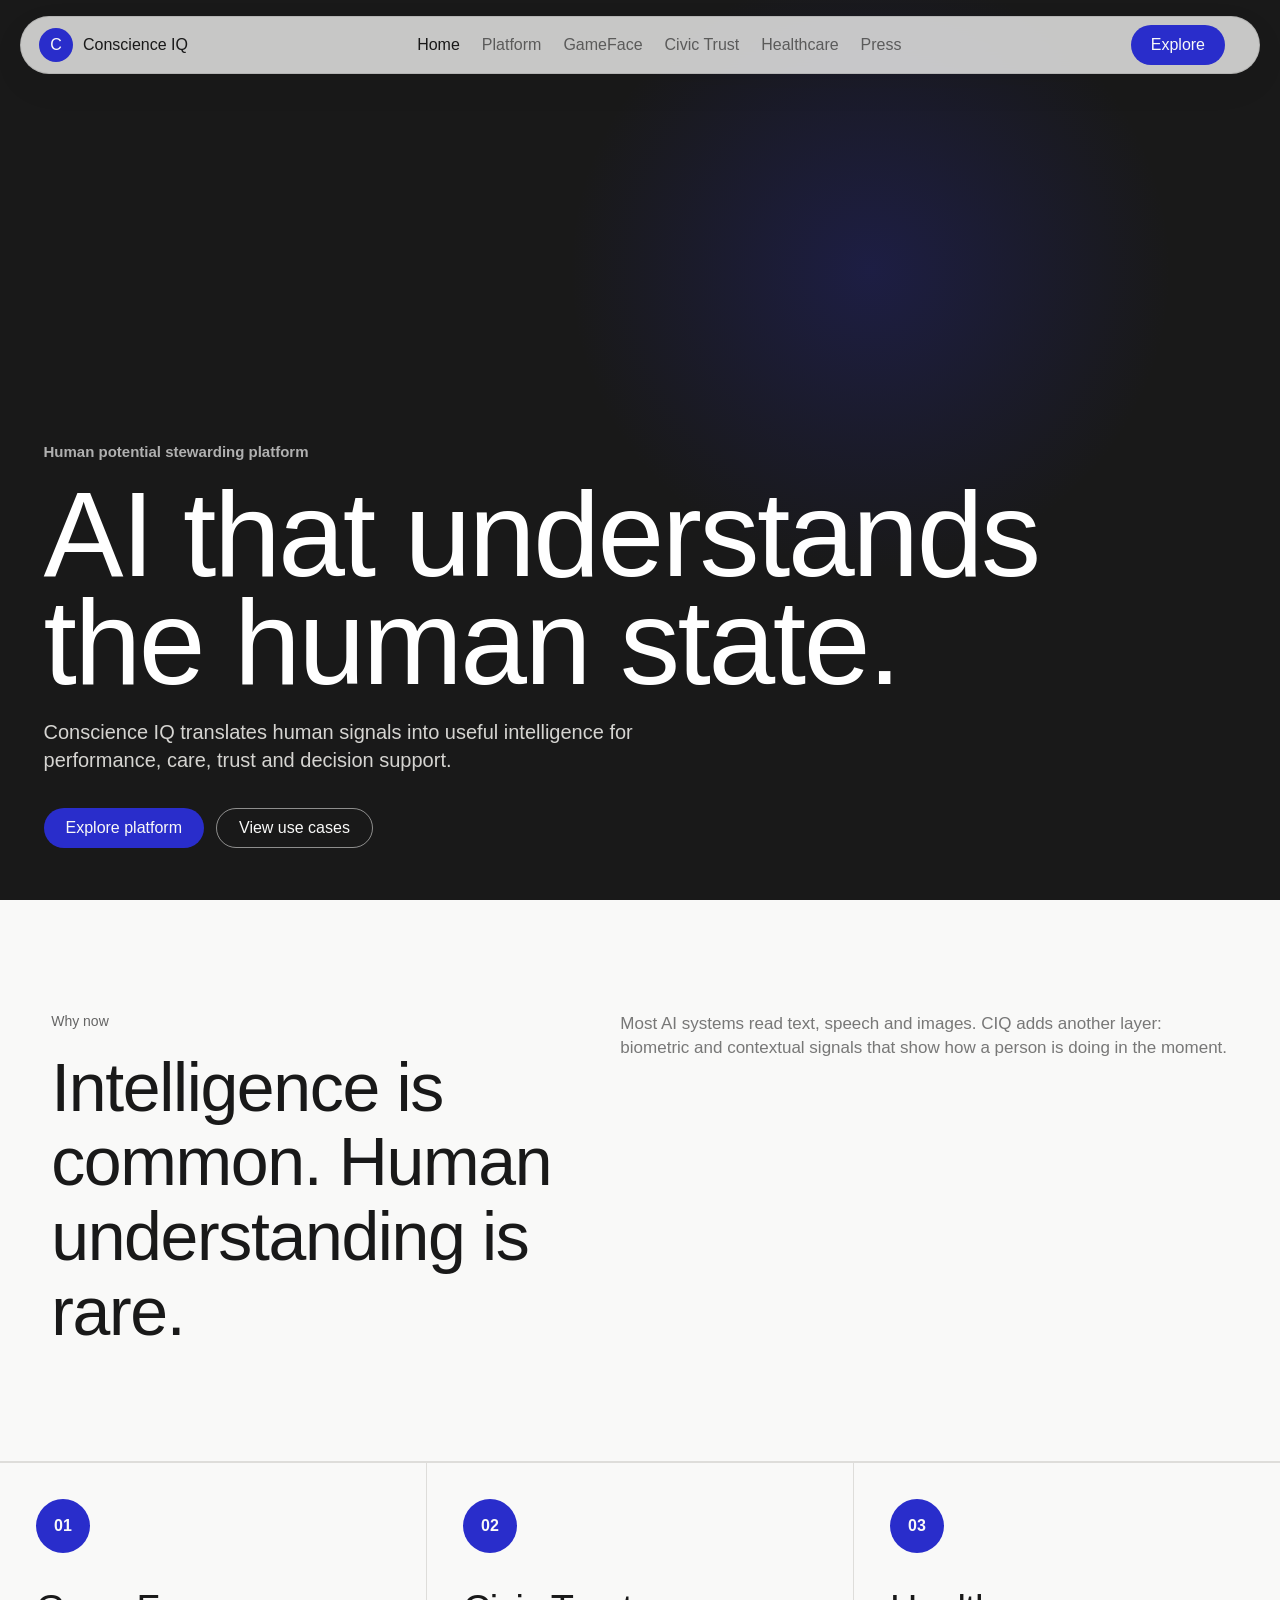
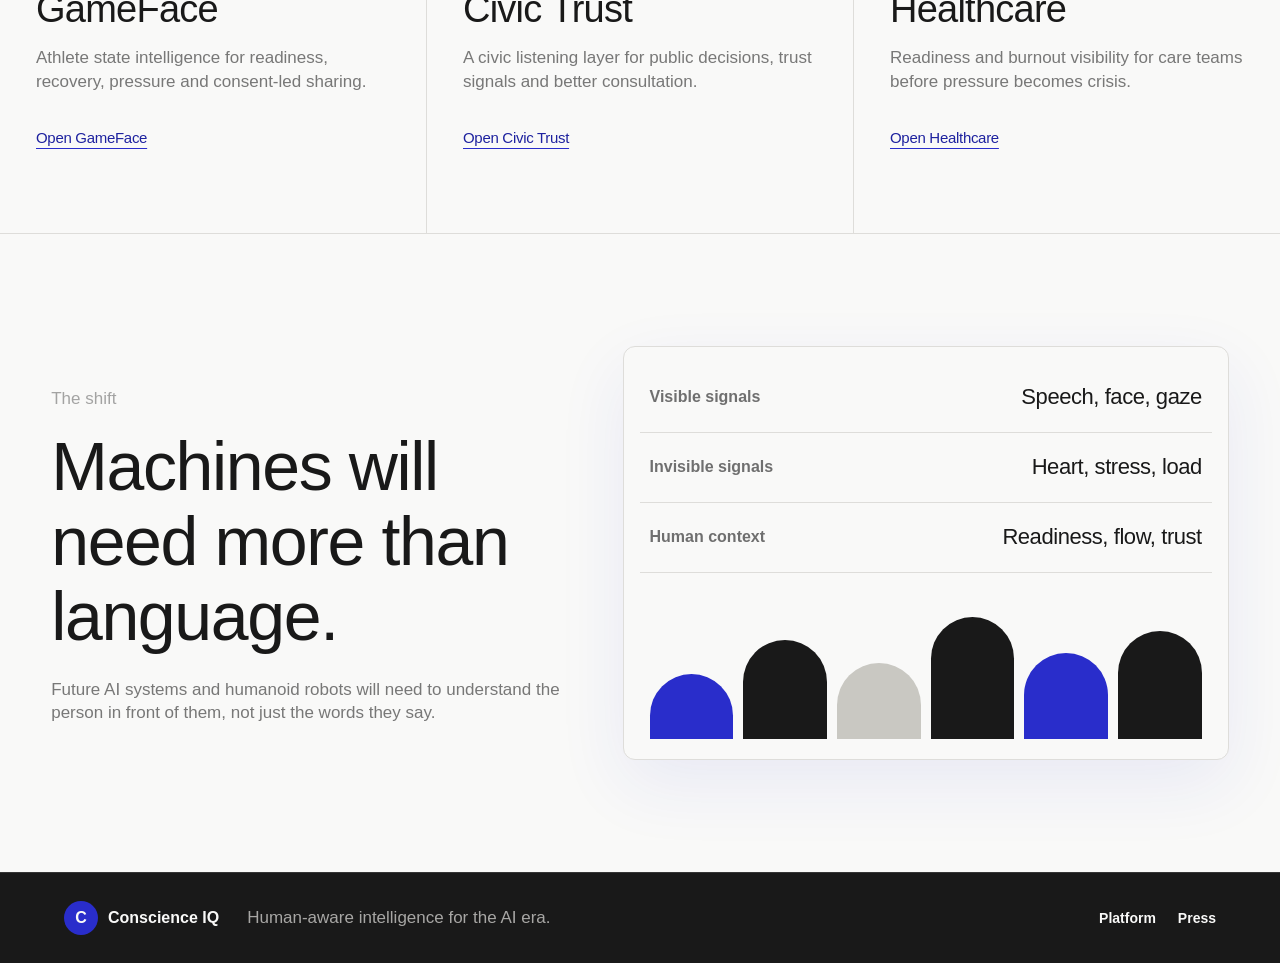
==== index.html @ 8fd76398 "first commit" ====
<!doctype html>
<html lang="en">
  <head>
    <meta charset="UTF-8" />
    <meta name="viewport" content="width=device-width, initial-scale=1.0" />
    <title>Conscience IQ | Human State Intelligence</title>
    <meta
      name="description"
      content="Conscience IQ helps intelligent systems understand human state, readiness, trust and potential through biometric and contextual signals."
    />
    <link rel="preconnect" href="https://fonts.googleapis.com" />
    <link rel="preconnect" href="https://fonts.gstatic.com" crossorigin />
    <link href="https://fonts.googleapis.com/css2?family=Inter:wght@400;500;600;700;800&display=swap" rel="stylesheet" />
    <link rel="stylesheet" href="styles.css" />
  </head>
  <body>
    <header class="site-header">
      <a class="brand" href="index.html"><span class="brand-mark">C</span><span>Conscience IQ</span></a>
      <nav class="desktop-nav" aria-label="Main navigation">
        <a aria-current="page" href="index.html">Home</a>
        <a href="platform.html">Platform</a>
        <a href="gameface.html">GameFace</a>
        <a href="civic-trust.html">Civic Trust</a>
        <a href="healthcare.html">Healthcare</a>
        <a href="press.html">Press</a>
      </nav>
      <a class="nav-cta" href="platform.html">Explore</a>
      <button class="menu-button" type="button" aria-label="Open menu" aria-expanded="false"><span></span><span></span></button>
    </header>

    <nav class="mobile-nav" aria-label="Mobile navigation">
      <a href="index.html">Home</a>
      <a href="platform.html">Platform</a>
      <a href="gameface.html">GameFace</a>
      <a href="civic-trust.html">Civic Trust</a>
      <a href="healthcare.html">Healthcare</a>
      <a href="press.html">Press</a>
    </nav>

    <main>
      <section class="hero">
        <div class="hero-media" aria-hidden="true">
          <video
            class="hero-video"
            src="ad4xr51ZCF7ETLO2_World_Homepage-Video_v16_26-04-10_optimized_260413%20(1).mp4"
            autoplay
            muted
            loop
            playsinline
            preload="metadata"
          ></video>
        </div>
        <div class="hero-content">
          <p class="eyebrow">Human potential stewarding platform</p>
          <h1>AI that understands the human state.</h1>
          <p>
            Conscience IQ translates human signals into useful intelligence for performance,
            care, trust and decision support.
          </p>
          <div class="hero-actions">
            <a class="button button-primary" href="platform.html">Explore platform</a>
            <a class="button button-secondary" href="gameface.html">View use cases</a>
          </div>
        </div>
      </section>

      <section class="intro-band">
        <div>
          <p class="eyebrow">Why now</p>
          <h2>Intelligence is common. Human understanding is rare.</h2>
        </div>
        <p>
          Most AI systems read text, speech and images. CIQ adds another layer: biometric and
          contextual signals that show how a person is doing in the moment.
        </p>
      </section>

      <section class="product-grid" aria-label="Use case links">
        <article>
          <div class="icon-circle">01</div>
          <h3>GameFace</h3>
          <p>Athlete state intelligence for readiness, recovery, pressure and consent-led sharing.</p>
          <a class="text-link" href="gameface.html">Open GameFace</a>
        </article>
        <article>
          <div class="icon-circle">02</div>
          <h3>Civic Trust</h3>
          <p>A civic listening layer for public decisions, trust signals and better consultation.</p>
          <a class="text-link" href="civic-trust.html">Open Civic Trust</a>
        </article>
        <article>
          <div class="icon-circle">03</div>
          <h3>Healthcare</h3>
          <p>Readiness and burnout visibility for care teams before pressure becomes crisis.</p>
          <a class="text-link" href="healthcare.html">Open Healthcare</a>
        </article>
      </section>

      <section class="split-section">
        <div class="section-copy">
          <p class="eyebrow">The shift</p>
          <h2>Machines will need more than language.</h2>
          <p>
            Future AI systems and humanoid robots will need to understand the person in front of
            them, not just the words they say.
          </p>
        </div>
        <div class="signal-panel">
          <div class="signal-row"><span>Visible signals</span><strong>Speech, face, gaze</strong></div>
          <div class="signal-row"><span>Invisible signals</span><strong>Heart, stress, load</strong></div>
          <div class="signal-row"><span>Human context</span><strong>Readiness, flow, trust</strong></div>
          <div class="signal-graph" aria-hidden="true"><span></span><span></span><span></span><span></span><span></span><span></span></div>
        </div>
      </section>
    </main>

    <footer class="site-footer">
      <a class="brand" href="index.html"><span class="brand-mark">C</span><span>Conscience IQ</span></a>
      <p>Human-aware intelligence for the AI era.</p>
      <div><a href="platform.html">Platform</a><a href="press.html">Press</a></div>
    </footer>

    <script src="script.js"></script>
  </body>
</html>
---- styles.css ----
:root {
  --ink: #101112;
  --muted: #666b72;
  --line: #e4e0d8;
  --paper: #f7f3eb;
  --white: #fffefa;
  --black: #050607;
  --green: #9adf7c;
  --cyan: #7cd8df;
  --coral: #ff8f70;
  --radius: 8px;
}

* {
  box-sizing: border-box;
}

html {
  scroll-behavior: smooth;
}

body {
  margin: 0;
  background: var(--paper);
  color: var(--ink);
  font-family: Inter, system-ui, -apple-system, BlinkMacSystemFont, "Segoe UI", sans-serif;
}

a {
  color: inherit;
  text-decoration: none;
}

.site-header {
  position: fixed;
  top: 14px;
  left: 50%;
  z-index: 20;
  display: grid;
  width: min(1160px, calc(100% - 28px));
  height: 58px;
  grid-template-columns: auto 1fr auto;
  align-items: center;
  gap: 22px;
  transform: translateX(-50%);
  border: 1px solid rgba(16, 17, 18, 0.12);
  border-radius: 999px;
  background: rgba(255, 254, 250, 0.78);
  padding: 0 10px 0 18px;
  backdrop-filter: blur(18px);
}

.brand,
.site-footer .brand {
  display: inline-flex;
  align-items: center;
  gap: 10px;
  font-weight: 800;
  letter-spacing: 0;
}

.brand-mark {
  display: grid;
  width: 32px;
  height: 32px;
  place-items: center;
  border-radius: 50%;
  background: var(--black);
  color: var(--white);
  font-size: 16px;
}

.desktop-nav {
  justify-self: center;
  display: flex;
  align-items: center;
  gap: 18px;
  color: #373a3d;
  font-size: 13px;
  font-weight: 600;
}

.desktop-nav [aria-current="page"] {
  color: var(--black);
}

.desktop-nav a,
.site-footer a {
  transition: opacity 160ms ease;
}

.desktop-nav a:hover,
.site-footer a:hover {
  opacity: 0.58;
}

.nav-cta,
.button {
  display: inline-flex;
  min-height: 42px;
  align-items: center;
  justify-content: center;
  border-radius: 999px;
  font-size: 14px;
  font-weight: 700;
}

.text-link {
  display: inline-flex;
  margin-top: 18px;
  color: var(--ink);
  font-size: 14px;
  font-weight: 800;
  text-decoration: underline;
  text-underline-offset: 5px;
}

.nav-cta {
  background: var(--black);
  color: var(--white);
  padding: 0 18px;
}

.menu-button {
  display: none;
  width: 44px;
  height: 44px;
  border: 0;
  border-radius: 50%;
  background: var(--black);
  cursor: pointer;
}

.menu-button span {
  display: block;
  width: 17px;
  height: 2px;
  margin: 5px auto;
  background: var(--white);
}

.mobile-nav {
  position: fixed;
  top: 82px;
  left: 14px;
  right: 14px;
  z-index: 19;
  display: none;
  border: 1px solid rgba(16, 17, 18, 0.12);
  border-radius: 18px;
  background: rgba(255, 254, 250, 0.94);
  padding: 14px;
  backdrop-filter: blur(18px);
}

.mobile-nav a {
  display: block;
  padding: 14px 10px;
  font-weight: 700;
}

.mobile-nav.is-open {
  display: block;
}

.hero {
  position: relative;
  min-height: 100svh;
  display: grid;
  align-items: end;
  overflow: hidden;
  padding: 120px min(5vw, 64px) 54px;
  background: var(--black);
  color: var(--white);
}

.page-hero {
  min-height: 620px;
  display: grid;
  align-content: end;
  padding: 140px min(5vw, 64px) 72px;
  background:
    radial-gradient(circle at 78% 22%, rgba(124, 216, 223, 0.26), transparent 30%),
    var(--white);
  border-bottom: 1px solid var(--line);
}

.page-hero.dark-page {
  background:
    radial-gradient(circle at 78% 22%, rgba(154, 223, 124, 0.2), transparent 30%),
    var(--black);
  color: var(--white);
}

.page-hero h1 {
  max-width: 980px;
  margin-bottom: 26px;
}

.page-hero p:not(.eyebrow) {
  max-width: 720px;
  color: var(--muted);
  font-size: clamp(20px, 2.2vw, 28px);
  line-height: 1.42;
}

.page-hero.dark-page p:not(.eyebrow) {
  color: rgba(255, 254, 250, 0.76);
}

.hero-media {
  position: absolute;
  inset: 0;
}

#signalCanvas {
  width: 100%;
  height: 100%;
  display: block;
}

.hero-video {
  width: 100%;
  height: 100%;
  display: block;
  object-fit: cover;
  object-position: center;
}

.hero-media::after {
  position: absolute;
  inset: 0;
  content: "";
  background:
    linear-gradient(180deg, rgba(5, 6, 7, 0.24) 0%, rgba(5, 6, 7, 0.18) 42%, rgba(5, 6, 7, 0.86) 100%),
    radial-gradient(circle at 72% 38%, rgba(124, 216, 223, 0.18), transparent 30%);
}

.hero-content {
  position: relative;
  z-index: 2;
  max-width: 790px;
}

.eyebrow {
  margin: 0 0 16px;
  color: currentColor;
  font-size: 13px;
  font-weight: 800;
  letter-spacing: 0;
  text-transform: uppercase;
  opacity: 0.68;
}

h1,
h2,
h3,
p {
  margin-top: 0;
}

h1 {
  max-width: 780px;
  margin-bottom: 22px;
  font-size: clamp(54px, 9vw, 126px);
  line-height: 0.92;
  letter-spacing: 0;
}

.hero p:not(.eyebrow) {
  max-width: 650px;
  color: rgba(255, 254, 250, 0.82);
  font-size: clamp(18px, 2vw, 24px);
  line-height: 1.45;
}

.hero-actions {
  display: flex;
  flex-wrap: wrap;
  gap: 12px;
  margin-top: 34px;
}

.button {
  min-width: 150px;
  padding: 0 22px;
}

.button-primary {
  background: var(--white);
  color: var(--black);
}

.button-secondary {
  border: 1px solid rgba(255, 254, 250, 0.38);
  color: var(--white);
}

.pulse-card {
  position: absolute;
  z-index: 3;
  width: 160px;
  border: 1px solid rgba(255, 254, 250, 0.2);
  border-radius: var(--radius);
  background: rgba(255, 254, 250, 0.13);
  padding: 14px;
  backdrop-filter: blur(18px);
}

.pulse-card span {
  display: block;
  margin-bottom: 8px;
  color: rgba(255, 254, 250, 0.64);
  font-size: 13px;
  font-weight: 700;
}

.pulse-card strong {
  font-size: 34px;
  line-height: 1;
}

.pulse-card-one {
  top: 28%;
  right: 9%;
}

.pulse-card-two {
  right: 22%;
  bottom: 22%;
}

.intro-band,
.split-section,
.future-section,
.faq-section,
.contact-section {
  padding: 96px min(5vw, 64px);
}

.intro-band {
  display: grid;
  grid-template-columns: minmax(260px, 0.85fr) minmax(300px, 1fr);
  gap: 52px;
  border-bottom: 1px solid var(--line);
  background: var(--white);
}

h2 {
  max-width: 760px;
  margin-bottom: 0;
  font-size: clamp(38px, 5vw, 74px);
  line-height: 0.98;
  letter-spacing: 0;
}

.intro-band > p,
.section-copy p,
.future-section p,
.faq-list p,
.contact-section p {
  color: var(--muted);
  font-size: 19px;
  line-height: 1.58;
}

.split-section {
  display: grid;
  grid-template-columns: minmax(280px, 0.85fr) minmax(320px, 1fr);
  gap: 56px;
  align-items: center;
}

.section-copy p {
  max-width: 560px;
  margin-top: 24px;
}

.signal-panel {
  border: 1px solid var(--line);
  border-radius: var(--radius);
  background: var(--white);
  padding: 16px;
  box-shadow: 0 24px 70px rgba(16, 17, 18, 0.08);
}

.signal-row {
  display: flex;
  min-height: 70px;
  align-items: center;
  justify-content: space-between;
  border-bottom: 1px solid var(--line);
  gap: 20px;
  padding: 0 10px;
}

.signal-row span {
  color: var(--muted);
  font-weight: 700;
}

.signal-row strong {
  font-size: 22px;
}

.signal-graph {
  display: grid;
  height: 170px;
  grid-template-columns: repeat(6, 1fr);
  align-items: end;
  gap: 10px;
  padding: 18px 10px 4px;
}

.signal-graph span {
  display: block;
  border-radius: 999px 999px 4px 4px;
  background: var(--black);
}

.signal-graph span:nth-child(1) { height: 44%; background: var(--cyan); }
.signal-graph span:nth-child(2) { height: 67%; background: var(--green); }
.signal-graph span:nth-child(3) { height: 51%; background: var(--coral); }
.signal-graph span:nth-child(4) { height: 82%; background: var(--black); }
.signal-graph span:nth-child(5) { height: 58%; background: var(--cyan); }
.signal-graph span:nth-child(6) { height: 73%; background: var(--green); }

.product-grid {
  display: grid;
  grid-template-columns: repeat(3, 1fr);
  gap: 1px;
  background: var(--line);
  border-top: 1px solid var(--line);
  border-bottom: 1px solid var(--line);
}

.product-grid article {
  min-height: 330px;
  background: var(--white);
  padding: 32px;
}

.detail-grid {
  display: grid;
  grid-template-columns: repeat(3, 1fr);
  gap: 1px;
  background: var(--line);
  border-bottom: 1px solid var(--line);
}

.detail-grid article {
  min-height: 360px;
  background: var(--white);
  padding: 34px;
}

.detail-grid span {
  display: inline-grid;
  width: 52px;
  height: 52px;
  place-items: center;
  border-radius: 50%;
  background: var(--black);
  color: var(--white);
  font-weight: 800;
}

.detail-grid h2 {
  margin: 36px 0 18px;
  font-size: clamp(36px, 4vw, 62px);
}

.detail-grid p {
  color: var(--muted);
  font-size: 18px;
  line-height: 1.55;
}

.icon-circle {
  display: grid;
  width: 54px;
  height: 54px;
  place-items: center;
  border-radius: 50%;
  background: var(--black);
  color: var(--white);
  font-weight: 800;
}

h3 {
  margin: 34px 0 14px;
  font-size: 28px;
  line-height: 1.05;
  letter-spacing: 0;
}

.product-grid p,
.case-card p {
  color: var(--muted);
  font-size: 17px;
  line-height: 1.5;
}

.use-cases {
  padding: 96px min(5vw, 64px);
  background: var(--black);
  color: var(--white);
}

.section-heading {
  display: flex;
  align-items: end;
  justify-content: space-between;
  gap: 30px;
  margin-bottom: 42px;
}

.case-grid {
  display: grid;
  grid-template-columns: repeat(3, 1fr);
  gap: 16px;
}

.case-card {
  min-height: 420px;
  display: flex;
  flex-direction: column;
  justify-content: flex-end;
  overflow: hidden;
  border-radius: var(--radius);
  padding: 26px;
  background-size: cover;
  background-position: center;
  isolation: isolate;
  position: relative;
}

.case-card::before {
  position: absolute;
  inset: 0;
  z-index: -1;
  content: "";
  background: linear-gradient(180deg, rgba(5, 6, 7, 0.16), rgba(5, 6, 7, 0.9));
}

.case-card span {
  color: rgba(255, 254, 250, 0.7);
  font-size: 13px;
  font-weight: 800;
  text-transform: uppercase;
}

.case-card h3 {
  margin: 14px 0 14px;
  font-size: 34px;
}

.case-card p {
  color: rgba(255, 254, 250, 0.76);
}

.healthcare {
  background:
    linear-gradient(135deg, rgba(154, 223, 124, 0.5), transparent 45%),
    linear-gradient(45deg, #243a34, #111817);
}

.sport {
  background:
    radial-gradient(circle at 35% 24%, rgba(255, 143, 112, 0.68), transparent 26%),
    linear-gradient(45deg, #46271f, #101112);
}

.aviation {
  background:
    radial-gradient(circle at 70% 20%, rgba(124, 216, 223, 0.7), transparent 28%),
    linear-gradient(45deg, #172e3a, #101112);
}

.future-section {
  display: grid;
  min-height: 680px;
  grid-template-columns: minmax(320px, 0.9fr) minmax(320px, 1fr);
  gap: 56px;
  align-items: center;
  background: var(--white);
}

.case-feature {
  display: grid;
  grid-template-columns: minmax(280px, 0.9fr) minmax(320px, 1fr);
  gap: 56px;
  align-items: center;
  padding: 96px min(5vw, 64px);
  background: var(--paper);
  border-bottom: 1px solid var(--line);
}

.case-feature p {
  max-width: 640px;
  margin-top: 24px;
  color: var(--muted);
  font-size: 19px;
  line-height: 1.58;
}

.metric-board {
  display: grid;
  grid-template-columns: repeat(2, 1fr);
  gap: 1px;
  overflow: hidden;
  border: 1px solid var(--line);
  border-radius: var(--radius);
  background: var(--line);
}

.metric-board div {
  min-height: 160px;
  background: var(--white);
  padding: 24px;
}

.metric-board span {
  display: block;
  color: var(--muted);
  font-size: 13px;
  font-weight: 800;
  text-transform: uppercase;
}

.metric-board strong {
  display: block;
  margin-top: 26px;
  font-size: clamp(28px, 4vw, 52px);
  line-height: 1;
}

.privacy-band,
.accordion-section,
.press-list {
  padding: 96px min(5vw, 64px);
  border-bottom: 1px solid var(--line);
}

.privacy-band {
  background: var(--black);
  color: var(--white);
}

.privacy-band h2 {
  margin-bottom: 24px;
}

.privacy-band p:not(.eyebrow) {
  max-width: 780px;
  color: rgba(255, 254, 250, 0.72);
  font-size: 20px;
  line-height: 1.55;
}

.accordion-section .section-heading {
  display: block;
  max-width: 760px;
}

.press-list {
  display: grid;
  gap: 1px;
  background: var(--line);
}

.press-list article {
  display: grid;
  grid-template-columns: 0.9fr 1fr;
  gap: 36px;
  align-items: center;
  background: var(--white);
  padding: 34px;
}

.press-list h2 {
  font-size: clamp(34px, 4vw, 58px);
  margin-bottom: 16px;
}

.press-list p:not(.eyebrow) {
  color: var(--muted);
  font-size: 18px;
  line-height: 1.55;
}

.future-section h2 {
  margin-bottom: 26px;
}

.future-visual {
  position: relative;
  min-height: 430px;
  border-radius: var(--radius);
  background:
    linear-gradient(135deg, rgba(124, 216, 223, 0.22), transparent 45%),
    #101112;
  overflow: hidden;
}

.orb,
.orbit {
  position: absolute;
  border-radius: 50%;
}

.orb {
  top: 50%;
  left: 50%;
  width: 112px;
  height: 112px;
  transform: translate(-50%, -50%);
  background: var(--white);
  box-shadow: 0 0 90px rgba(154, 223, 124, 0.42);
}

.orbit {
  inset: 18%;
  border: 1px solid rgba(255, 254, 250, 0.24);
}

.orbit-one {
  transform: rotate(12deg) scaleX(1.3);
}

.orbit-two {
  transform: rotate(66deg) scaleX(1.18);
}

.orbit-three {
  transform: rotate(128deg) scaleX(1.28);
}

.faq-section {
  display: grid;
  grid-template-columns: minmax(280px, 0.9fr) minmax(320px, 1fr);
  gap: 52px;
}

.faq-section .section-heading {
  display: block;
  margin-bottom: 0;
}

.faq-list {
  border-top: 1px solid var(--line);
}

details {
  border-bottom: 1px solid var(--line);
  padding: 24px 0;
}

summary {
  cursor: pointer;
  font-size: 22px;
  font-weight: 800;
}

summary::marker {
  color: var(--muted);
}

details p {
  max-width: 620px;
  margin: 16px 0 0;
}

.contact-section {
  min-height: 460px;
  display: grid;
  place-items: center;
  text-align: center;
  background: var(--black);
  color: var(--white);
}

.contact-section h2 {
  margin-bottom: 30px;
}

.site-footer {
  display: grid;
  grid-template-columns: auto 1fr auto;
  align-items: center;
  gap: 28px;
  padding: 28px min(5vw, 64px);
  background: var(--black);
  color: var(--white);
  border-top: 1px solid rgba(255, 254, 250, 0.14);
}

.site-footer p {
  margin: 0;
  color: rgba(255, 254, 250, 0.62);
}

.site-footer div {
  display: flex;
  gap: 22px;
  font-size: 14px;
  font-weight: 700;
}

@media (max-width: 880px) {
  .site-header {
    grid-template-columns: auto 1fr auto;
  }

  .desktop-nav,
  .nav-cta {
    display: none;
  }

  .menu-button {
    display: block;
    justify-self: end;
  }

  .hero {
    min-height: 760px;
    padding: 116px 22px 40px;
  }

  .pulse-card {
    width: 132px;
  }

  .pulse-card-one {
    top: 23%;
    right: 18px;
  }

  .pulse-card-two {
    right: auto;
    left: 18px;
    bottom: 33%;
  }

  .intro-band,
  .split-section,
  .future-section,
  .faq-section {
    grid-template-columns: 1fr;
    padding: 72px 22px;
  }

  .product-grid,
  .case-grid,
  .detail-grid {
    grid-template-columns: 1fr;
  }

  .page-hero {
    min-height: 560px;
    padding: 122px 22px 58px;
  }

  .case-feature,
  .press-list article {
    grid-template-columns: 1fr;
  }

  .case-feature,
  .privacy-band,
  .accordion-section,
  .press-list {
    padding: 72px 22px;
  }

  .metric-board {
    grid-template-columns: 1fr;
  }

  .use-cases {
    padding: 72px 22px;
  }

  .section-heading {
    display: block;
  }

  .case-card {
    min-height: 340px;
  }

  .site-footer {
    grid-template-columns: 1fr;
    padding: 28px 22px;
  }
}

@media (max-width: 520px) {
  h1 {
    font-size: 52px;
  }

  h2 {
    font-size: 38px;
  }

  .hero-actions,
  .button {
    width: 100%;
  }

  .product-grid article {
    min-height: 280px;
    padding: 26px 22px;
  }

  .signal-row {
    align-items: flex-start;
    flex-direction: column;
    justify-content: center;
    gap: 6px;
  }

  .future-visual {
    min-height: 340px;
  }
}

/* World-style visual pass */
@font-face {
  font-family: "WorldPro";
  src: url("https://world.org/fonts/WorldProMVPVF.ttf") format("truetype");
  font-weight: 100 900;
  font-display: swap;
}

:root {
  --ink: #191919;
  --muted: #6f6f6f;
  --line: #deddda;
  --paper: #f9f9f8;
  --white: #ffffff;
  --black: #191919;
  --green: #191919;
  --cyan: #8c8c89;
  --coral: #c9c8c2;
  --radius: 12px;
}

body {
  background: var(--paper);
  color: var(--ink);
  font-family: "WorldPro", Inter, system-ui, -apple-system, BlinkMacSystemFont, "Segoe UI", sans-serif;
  font-size: 16px;
  letter-spacing: 0;
}

.site-header {
  top: 16px;
  width: min(1240px, calc(100% - 32px));
  height: 64px;
  grid-template-columns: auto 1fr auto auto;
  border-color: rgba(25, 25, 25, 0.1);
  background: rgba(249, 249, 248, 0.78);
  box-shadow: 0 12px 34px rgba(25, 25, 25, 0.06);
  padding: 0 12px 0 18px;
}

.brand {
  font-size: 18px;
  font-weight: 760;
}

.brand-mark {
  width: 34px;
  height: 34px;
  background: var(--ink);
  font-size: 16px;
}

.desktop-nav {
  gap: 22px;
  color: rgba(25, 25, 25, 0.62);
  font-size: 15px;
  font-weight: 620;
}

.nav-cta,
.button {
  min-height: 44px;
  border-radius: 999px;
  font-size: 15px;
  font-weight: 680;
}

.nav-cta {
  background: var(--ink);
  color: var(--paper);
  padding: 0 20px;
}

.hero {
  min-height: 100svh;
  padding: 128px min(4vw, 56px) 58px;
  background: var(--ink);
}

.hero-media::after {
  background:
    linear-gradient(180deg, rgba(25, 25, 25, 0.04) 0%, rgba(25, 25, 25, 0.22) 46%, rgba(25, 25, 25, 0.86) 100%),
    radial-gradient(circle at 72% 36%, rgba(255, 255, 255, 0.14), transparent 30%);
}

.hero-content {
  max-width: 980px;
}

.eyebrow {
  margin-bottom: 18px;
  color: currentColor;
  font-size: 14px;
  font-weight: 660;
  text-transform: none;
  opacity: 0.66;
}

h1 {
  max-width: 1060px;
  margin-bottom: 24px;
  font-size: clamp(64px, 10vw, 148px);
  font-weight: 760;
  line-height: 0.88;
}

h2 {
  max-width: 980px;
  font-size: clamp(44px, 6.5vw, 92px);
  font-weight: 740;
  line-height: 0.94;
}

h3 {
  font-size: 31px;
  font-weight: 720;
  line-height: 1;
}

.hero p:not(.eyebrow),
.page-hero p:not(.eyebrow) {
  max-width: 690px;
  font-size: clamp(20px, 2.2vw, 28px);
  line-height: 1.28;
}

.button-primary {
  background: var(--paper);
  color: var(--ink);
}

.button-secondary {
  border-color: rgba(249, 249, 248, 0.4);
  color: var(--paper);
}

.pulse-card {
  border-color: rgba(249, 249, 248, 0.22);
  background: rgba(249, 249, 248, 0.13);
  box-shadow: none;
}

.intro-band,
.split-section,
.future-section,
.faq-section,
.case-feature,
.privacy-band,
.accordion-section,
.press-list {
  padding: 112px min(4vw, 56px);
}

.intro-band,
.future-section,
.detail-grid article,
.product-grid article,
.metric-board div,
.signal-panel,
.press-list article {
  background: var(--paper);
}

.intro-band > p,
.section-copy p,
.future-section p,
.faq-list p,
.contact-section p,
.detail-grid p,
.case-feature p,
.press-list p:not(.eyebrow),
.product-grid p,
.case-card p {
  color: rgba(25, 25, 25, 0.58);
  font-size: 20px;
  line-height: 1.42;
}

.product-grid,
.detail-grid,
.press-list {
  background: var(--line);
}

.product-grid article,
.detail-grid article {
  min-height: 370px;
  padding: 36px;
}

.icon-circle,
.detail-grid span {
  background: var(--ink);
  color: var(--paper);
}

.text-link {
  color: var(--ink);
  font-size: 15px;
  font-weight: 700;
  text-decoration-thickness: 1px;
}

.signal-panel,
.metric-board,
.future-visual,
.case-card {
  border-radius: 12px;
}

.signal-row strong,
.metric-board strong {
  color: var(--ink);
  font-weight: 740;
}

.use-cases,
.contact-section,
.privacy-band,
.page-hero.dark-page {
  background: var(--ink);
  color: var(--paper);
}

.case-card::before {
  background: linear-gradient(180deg, rgba(25, 25, 25, 0.08), rgba(25, 25, 25, 0.86));
}

.healthcare,
.sport,
.aviation {
  background:
    linear-gradient(180deg, rgba(25, 25, 25, 0.04), rgba(25, 25, 25, 0.6)),
    #77746e;
}

.future-visual {
  background:
    linear-gradient(135deg, rgba(255, 255, 255, 0.16), transparent 45%),
    #191919;
}

.orb {
  background: var(--paper);
  box-shadow: 0 0 110px rgba(255, 255, 255, 0.18);
}

.page-hero {
  min-height: 700px;
  padding: 148px min(4vw, 56px) 76px;
  background:
    radial-gradient(circle at 74% 18%, rgba(25, 25, 25, 0.08), transparent 28%),
    var(--paper);
}

.page-hero.dark-page {
  background:
    radial-gradient(circle at 74% 18%, rgba(255, 255, 255, 0.13), transparent 28%),
    var(--ink);
}

.page-hero.dark-page p:not(.eyebrow),
.privacy-band p:not(.eyebrow) {
  color: rgba(249, 249, 248, 0.7);
}

summary {
  font-size: 24px;
  font-weight: 720;
}

.site-footer {
  background: var(--ink);
  color: var(--paper);
  border-top-color: rgba(249, 249, 248, 0.12);
}

@media (max-width: 880px) {
  .site-header {
    height: 60px;
    grid-template-columns: auto 1fr auto;
  }

  .brand {
    font-size: 16px;
  }

  .hero {
    min-height: 780px;
    padding: 118px 20px 42px;
  }

  .page-hero {
    min-height: 600px;
    padding: 124px 20px 62px;
  }

  .intro-band,
  .split-section,
  .future-section,
  .faq-section,
  .case-feature,
  .privacy-band,
  .accordion-section,
  .press-list {
    padding: 76px 20px;
  }

  h1 {
    font-size: clamp(58px, 17vw, 92px);
  }
}

@media (max-width: 520px) {
  h1 {
    font-size: 58px;
  }

  h2 {
    font-size: 43px;
  }
}

/* Home video banner refinement */
.hero {
  min-height: 100svh;
  align-items: end;
  padding: 132px min(3.4vw, 48px) 52px;
}

.hero-media::after {
  background:
    linear-gradient(180deg, rgba(25, 25, 25, 0.04) 0%, rgba(25, 25, 25, 0.12) 42%, rgba(25, 25, 25, 0.82) 100%),
    linear-gradient(90deg, rgba(25, 25, 25, 0.2), rgba(25, 25, 25, 0.02) 58%);
}

.hero-content {
  max-width: 1120px;
}

.hero h1 {
  max-width: 1040px;
  margin-bottom: 22px;
  font-size: clamp(76px, 11.2vw, 164px);
  font-weight: 780;
  line-height: 0.84;
}

.hero p:not(.eyebrow) {
  max-width: 660px;
  font-size: clamp(20px, 2vw, 25px);
  line-height: 1.24;
}

.hero .eyebrow {
  font-size: 15px;
  font-weight: 650;
}

@media (max-width: 880px) {
  .hero {
    min-height: 760px;
    padding: 118px 20px 42px;
  }

  .hero h1 {
    font-size: clamp(62px, 17vw, 104px);
  }
}

/* Reference-matched typography from world.org */
@font-face {
  font-family: "WorldProMVP";
  src: url("https://world.org/fonts/WorldProMVPVF.ttf") format("truetype");
  font-weight: 300 600;
  font-style: normal;
  font-display: swap;
}

html {
  font-size: 16px;
}

body {
  font-family: "WorldProMVP", "Noto Sans", Helvetica, sans-serif;
  font-weight: 325;
  text-rendering: optimizeLegibility;
  -webkit-font-smoothing: antialiased;
  -moz-osx-font-smoothing: grayscale;
}

h1,
h2,
h3,
.brand,
.desktop-nav,
.nav-cta,
.button,
.text-link,
summary,
strong {
  font-family: "WorldProMVP", "Noto Sans", Helvetica, sans-serif;
  font-weight: 325;
  letter-spacing: -0.02em;
}

.site-header {
  height: 58px;
}

.brand {
  font-size: 1rem;
  letter-spacing: 0;
}

.desktop-nav {
  font-size: 1rem;
  line-height: 1.4;
  letter-spacing: 0;
}

.nav-cta,
.button {
  min-height: 40px;
  font-size: 1rem;
  line-height: 1.4;
  letter-spacing: 0;
}

.eyebrow {
  font-size: 0.875rem;
  line-height: 1.4;
  font-weight: 325;
  letter-spacing: 0;
}

h1,
.hero h1,
.page-hero h1 {
  max-width: 13em;
  font-size: 4rem;
  line-height: 1;
  letter-spacing: -0.02em;
  font-weight: 325;
}

h2,
.detail-grid h2,
.press-list h2 {
  font-size: 2.75rem;
  line-height: 1.1;
  letter-spacing: -0.02em;
  font-weight: 325;
}

h3,
.case-card h3 {
  font-size: 1.875rem;
  line-height: 1.2;
  letter-spacing: -0.02em;
  font-weight: 325;
}

p,
.hero p:not(.eyebrow),
.page-hero p:not(.eyebrow),
.intro-band > p,
.section-copy p,
.future-section p,
.faq-list p,
.contact-section p,
.detail-grid p,
.case-feature p,
.press-list p:not(.eyebrow),
.product-grid p,
.case-card p,
.privacy-band p:not(.eyebrow) {
  font-size: 1.0625rem;
  line-height: 1.4;
  letter-spacing: 0;
  font-weight: 325;
}

.hero p:not(.eyebrow),
.page-hero p:not(.eyebrow) {
  font-size: 1.25rem;
  line-height: 1.4;
}

.metric-board strong,
.signal-row strong {
  font-weight: 325;
  letter-spacing: -0.02em;
}

@media (min-width: 640px) {
  h1,
  .hero h1,
  .page-hero h1 {
    font-size: 6rem;
    line-height: 1;
  }

  h2,
  .detail-grid h2,
  .press-list h2 {
    font-size: 3.875rem;
    line-height: 1.1;
  }

  h3,
  .case-card h3 {
    font-size: 2.375rem;
  }

  .hero p:not(.eyebrow),
  .page-hero p:not(.eyebrow) {
    font-size: 1.25rem;
  }
}

@media (min-width: 768px) {
  h1,
  .hero h1,
  .page-hero h1 {
    font-size: 7rem;
    line-height: 0.9;
  }

  h2,
  .detail-grid h2,
  .press-list h2 {
    font-size: 4rem;
  }
}

@media (min-width: 1024px) {
  h1,
  .hero h1,
  .page-hero h1 {
    font-size: 7.5rem;
    line-height: 0.9;
  }

  h2,
  .detail-grid h2,
  .press-list h2 {
    font-size: 4.25rem;
  }
}

@media (min-width: 1440px) {
  h1,
  .hero h1,
  .page-hero h1 {
    font-size: 8rem;
    line-height: 0.9;
  }

  h2,
  .detail-grid h2,
  .press-list h2 {
    font-size: 5rem;
  }

  h3,
  .case-card h3 {
    font-size: 3rem;
  }
}

@media (max-width: 520px) {
  h1,
  .hero h1,
  .page-hero h1 {
    font-size: 4rem;
    line-height: 1;
  }

  h2,
  .detail-grid h2,
  .press-list h2 {
    font-size: 2.75rem;
  }
}

/* Blue accent layer */
:root {
  --blue: #292dcb;
  --blue-dark: #1e229f;
  --blue-soft: rgba(41, 45, 203, 0.14);
}

.nav-cta,
.button-primary {
  background: var(--blue);
  color: var(--paper);
}

.button-secondary {
  border-color: rgba(249, 249, 248, 0.52);
}

.text-link {
  color: var(--blue-dark);
  text-decoration-color: var(--blue);
}

.brand-mark,
.icon-circle,
.detail-grid span {
  background: var(--blue);
  color: var(--paper);
}

.hero-media::after {
  background:
    radial-gradient(circle at 68% 30%, rgba(41, 45, 203, 0.24), transparent 28%),
    linear-gradient(180deg, rgba(25, 25, 25, 0.04) 0%, rgba(25, 25, 25, 0.14) 42%, rgba(25, 25, 25, 0.84) 100%),
    linear-gradient(90deg, rgba(25, 25, 25, 0.2), rgba(25, 25, 25, 0.02) 58%);
}

.page-hero {
  background:
    radial-gradient(circle at 74% 18%, var(--blue-soft), transparent 28%),
    var(--paper);
}

.page-hero.dark-page {
  background:
    radial-gradient(circle at 74% 18%, rgba(41, 45, 203, 0.24), transparent 28%),
    var(--ink);
}

.signal-graph span:nth-child(1),
.signal-graph span:nth-child(5) {
  background: var(--blue);
}

.signal-panel,
.metric-board,
.future-visual {
  box-shadow: 0 24px 70px rgba(41, 45, 203, 0.08);
}

summary::marker {
  color: var(--blue);
}
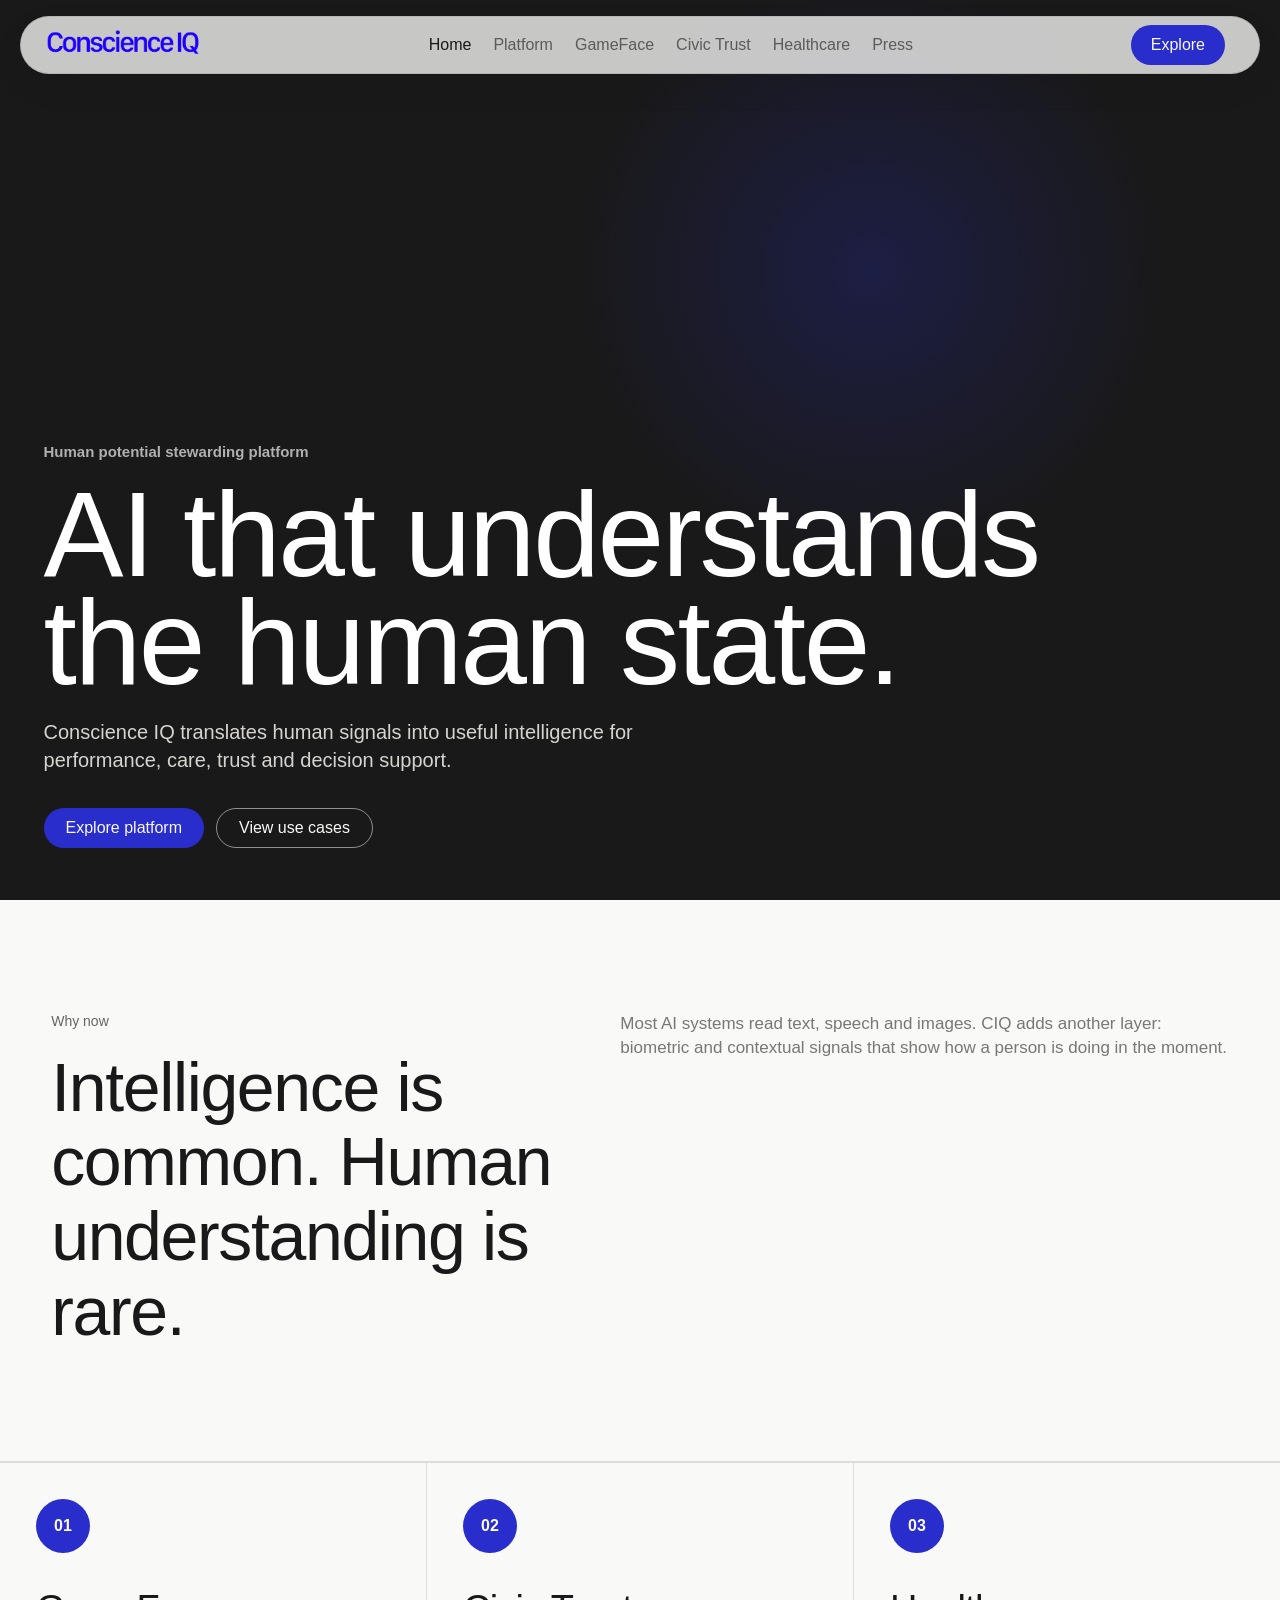
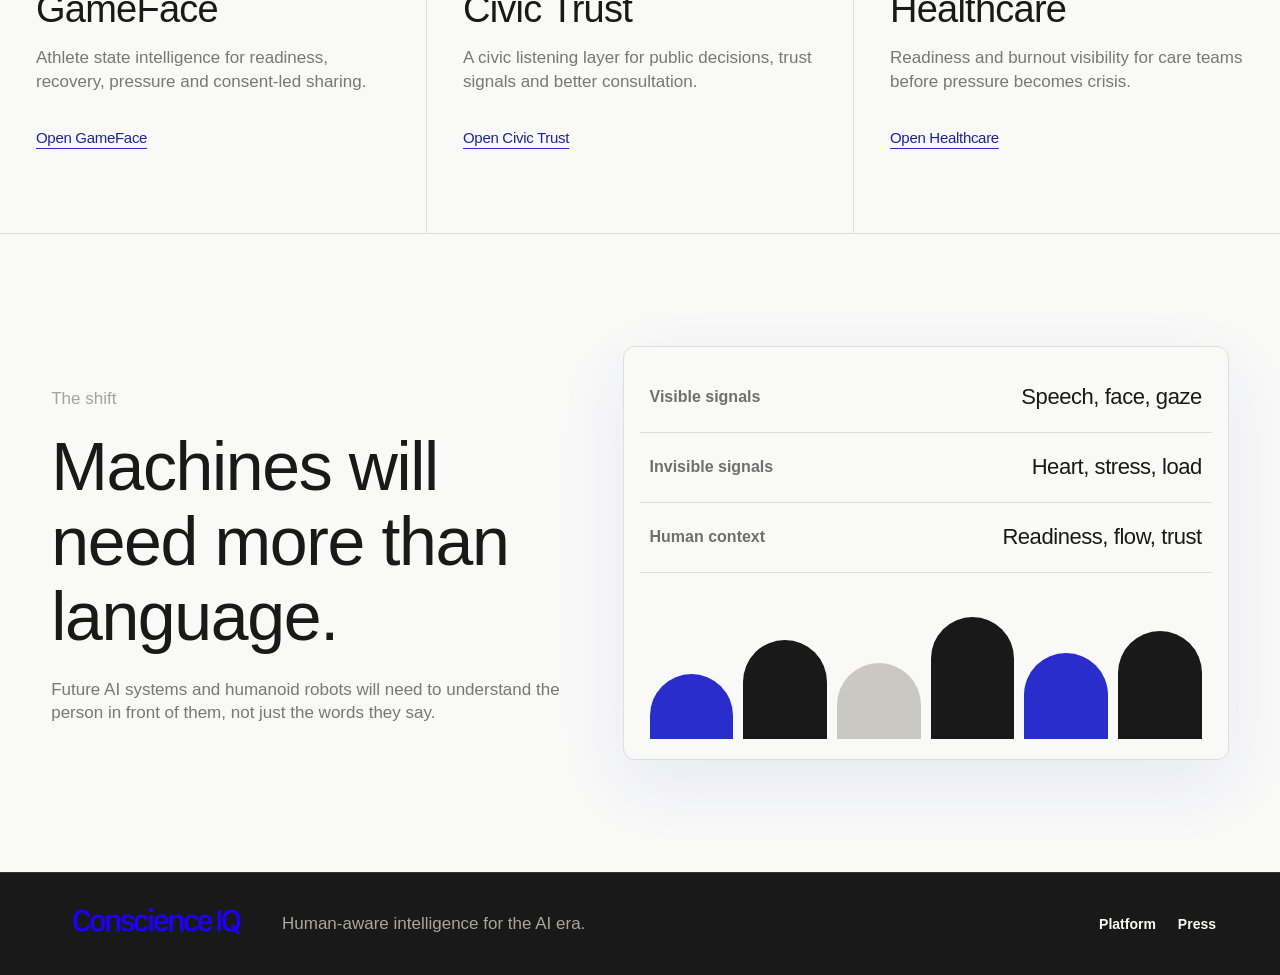
==== commit ebe5b70e: "use conscience iq logo" ====
--- a/index.html
+++ b/index.html
@@ -15,7 +15,7 @@
   </head>
   <body>
     <header class="site-header">
-      <a class="brand" href="index.html"><span class="brand-mark">C</span><span>Conscience IQ</span></a>
+      <a class="brand" href="index.html" aria-label="Conscience IQ home"><img class="brand-logo" src="CIQ%20(1)_edited_edited_edited.png" alt="Conscience IQ" /></a>
       <nav class="desktop-nav" aria-label="Main navigation">
         <a aria-current="page" href="index.html">Home</a>
         <a href="platform.html">Platform</a>
@@ -115,7 +115,7 @@
     </main>
 
     <footer class="site-footer">
-      <a class="brand" href="index.html"><span class="brand-mark">C</span><span>Conscience IQ</span></a>
+      <a class="brand" href="index.html" aria-label="Conscience IQ home"><img class="brand-logo" src="CIQ%20(1)_edited_edited_edited.png" alt="Conscience IQ" /></a>
       <p>Human-aware intelligence for the AI era.</p>
       <div><a href="platform.html">Platform</a><a href="press.html">Press</a></div>
     </footer>
--- a/styles.css
+++ b/styles.css
@@ -57,6 +57,20 @@
   gap: 10px;
   font-weight: 800;
   letter-spacing: 0;
+}
+
+.brand-logo {
+  display: block;
+  width: 172px;
+  height: 42px;
+  border-radius: 8px;
+  object-fit: cover;
+  object-position: center bottom;
+}
+
+.site-footer .brand-logo {
+  width: 190px;
+  height: 46px;
 }
 
 .brand-mark {
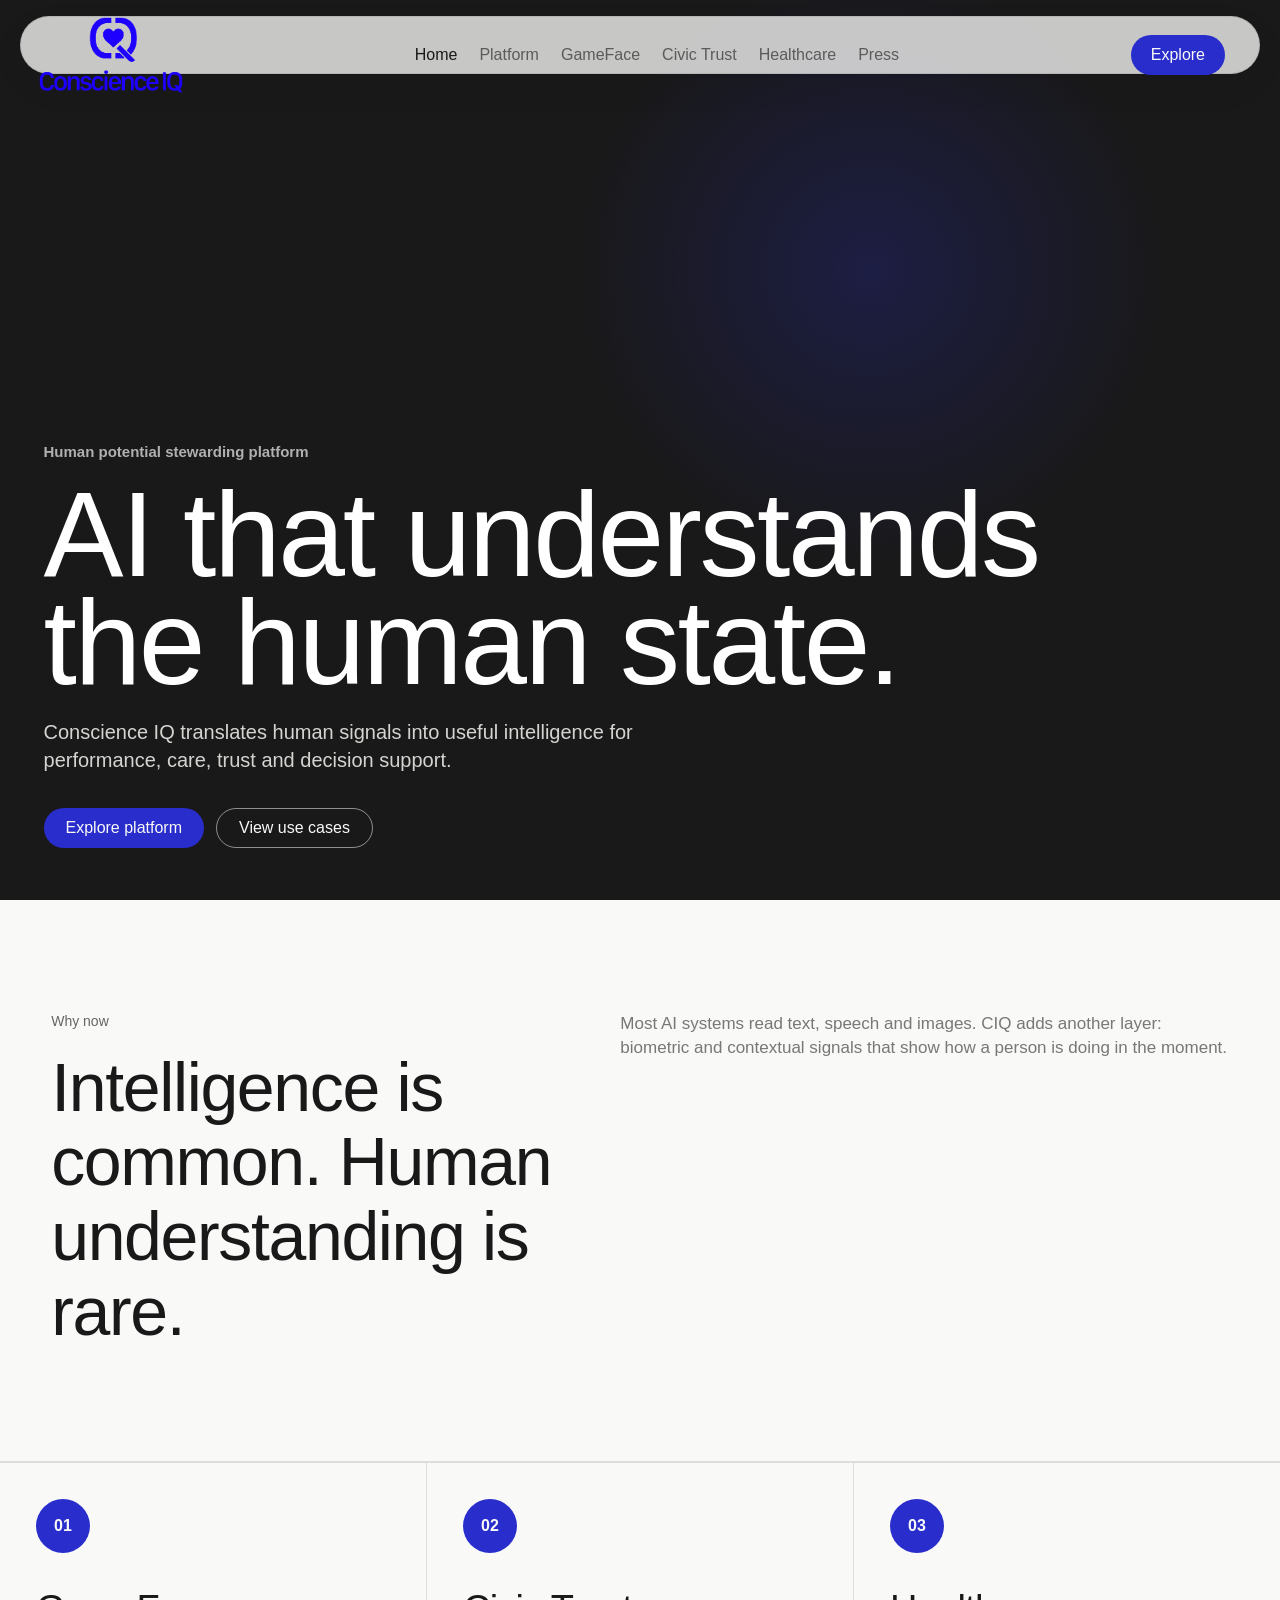
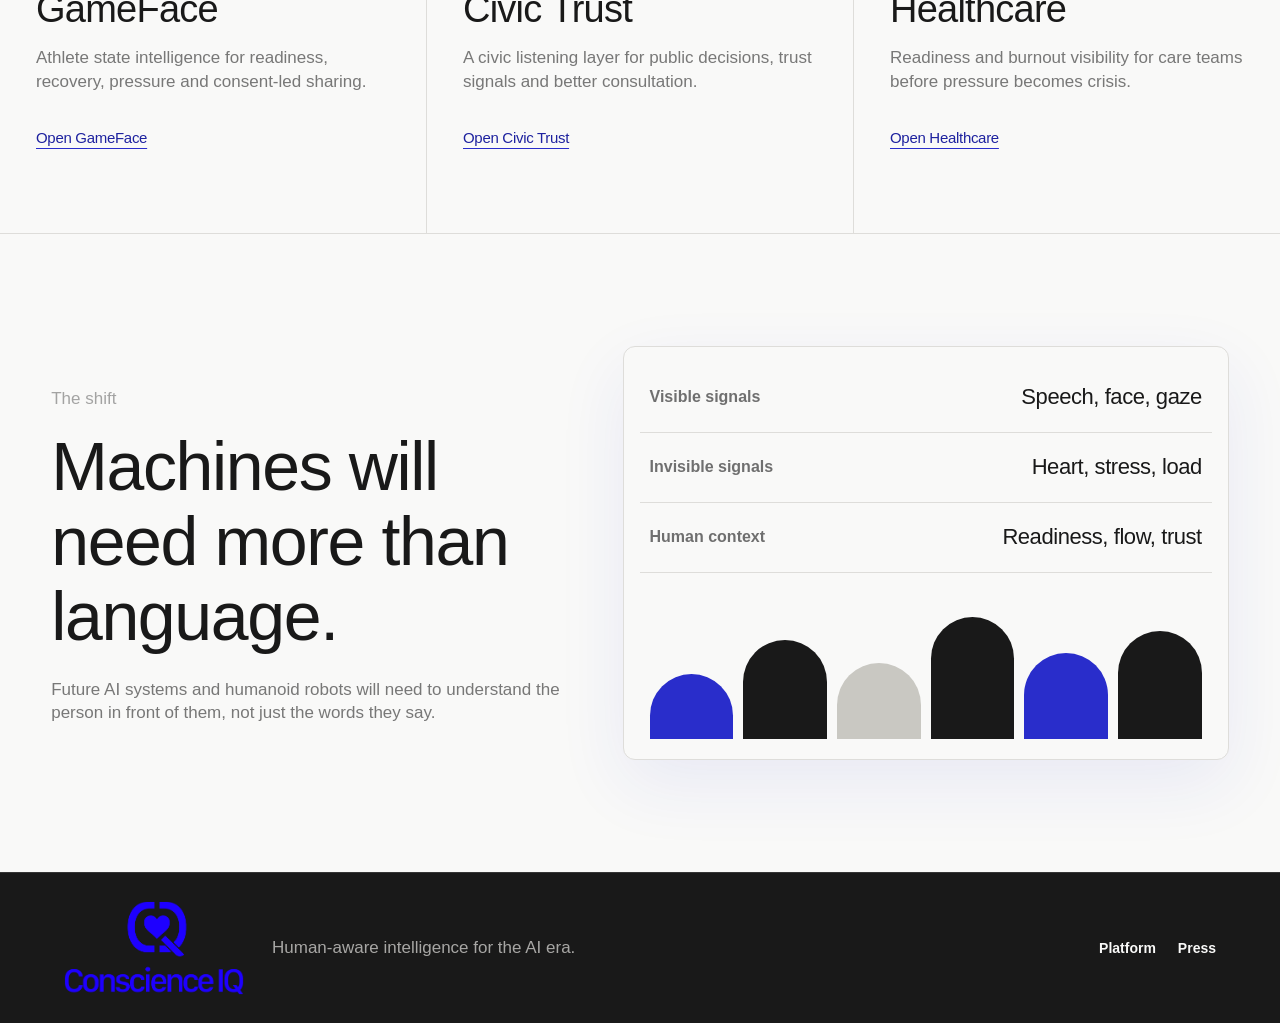
==== commit 6bf4e86a: "use transparent logo png" ====
--- a/index.html
+++ b/index.html
@@ -15,7 +15,7 @@
   </head>
   <body>
     <header class="site-header">
-      <a class="brand" href="index.html" aria-label="Conscience IQ home"><img class="brand-logo" src="CIQ%20(1)_edited_edited_edited.png" alt="Conscience IQ" /></a>
+      <a class="brand" href="index.html" aria-label="Conscience IQ home"><img class="brand-logo" src="assets/conscience-iq-logo-transparent.png" alt="Conscience IQ" /></a>
       <nav class="desktop-nav" aria-label="Main navigation">
         <a aria-current="page" href="index.html">Home</a>
         <a href="platform.html">Platform</a>
@@ -115,7 +115,7 @@
     </main>
 
     <footer class="site-footer">
-      <a class="brand" href="index.html" aria-label="Conscience IQ home"><img class="brand-logo" src="CIQ%20(1)_edited_edited_edited.png" alt="Conscience IQ" /></a>
+      <a class="brand" href="index.html" aria-label="Conscience IQ home"><img class="brand-logo" src="assets/conscience-iq-logo-transparent.png" alt="Conscience IQ" /></a>
       <p>Human-aware intelligence for the AI era.</p>
       <div><a href="platform.html">Platform</a><a href="press.html">Press</a></div>
     </footer>
--- a/styles.css
+++ b/styles.css
@@ -61,16 +61,15 @@
 
 .brand-logo {
   display: block;
-  width: 172px;
-  height: 42px;
-  border-radius: 8px;
-  object-fit: cover;
-  object-position: center bottom;
+  width: 144px;
+  height: auto;
+  object-fit: contain;
+  object-position: center;
 }
 
 .site-footer .brand-logo {
-  width: 190px;
-  height: 46px;
+  width: 180px;
+  height: auto;
 }
 
 .brand-mark {
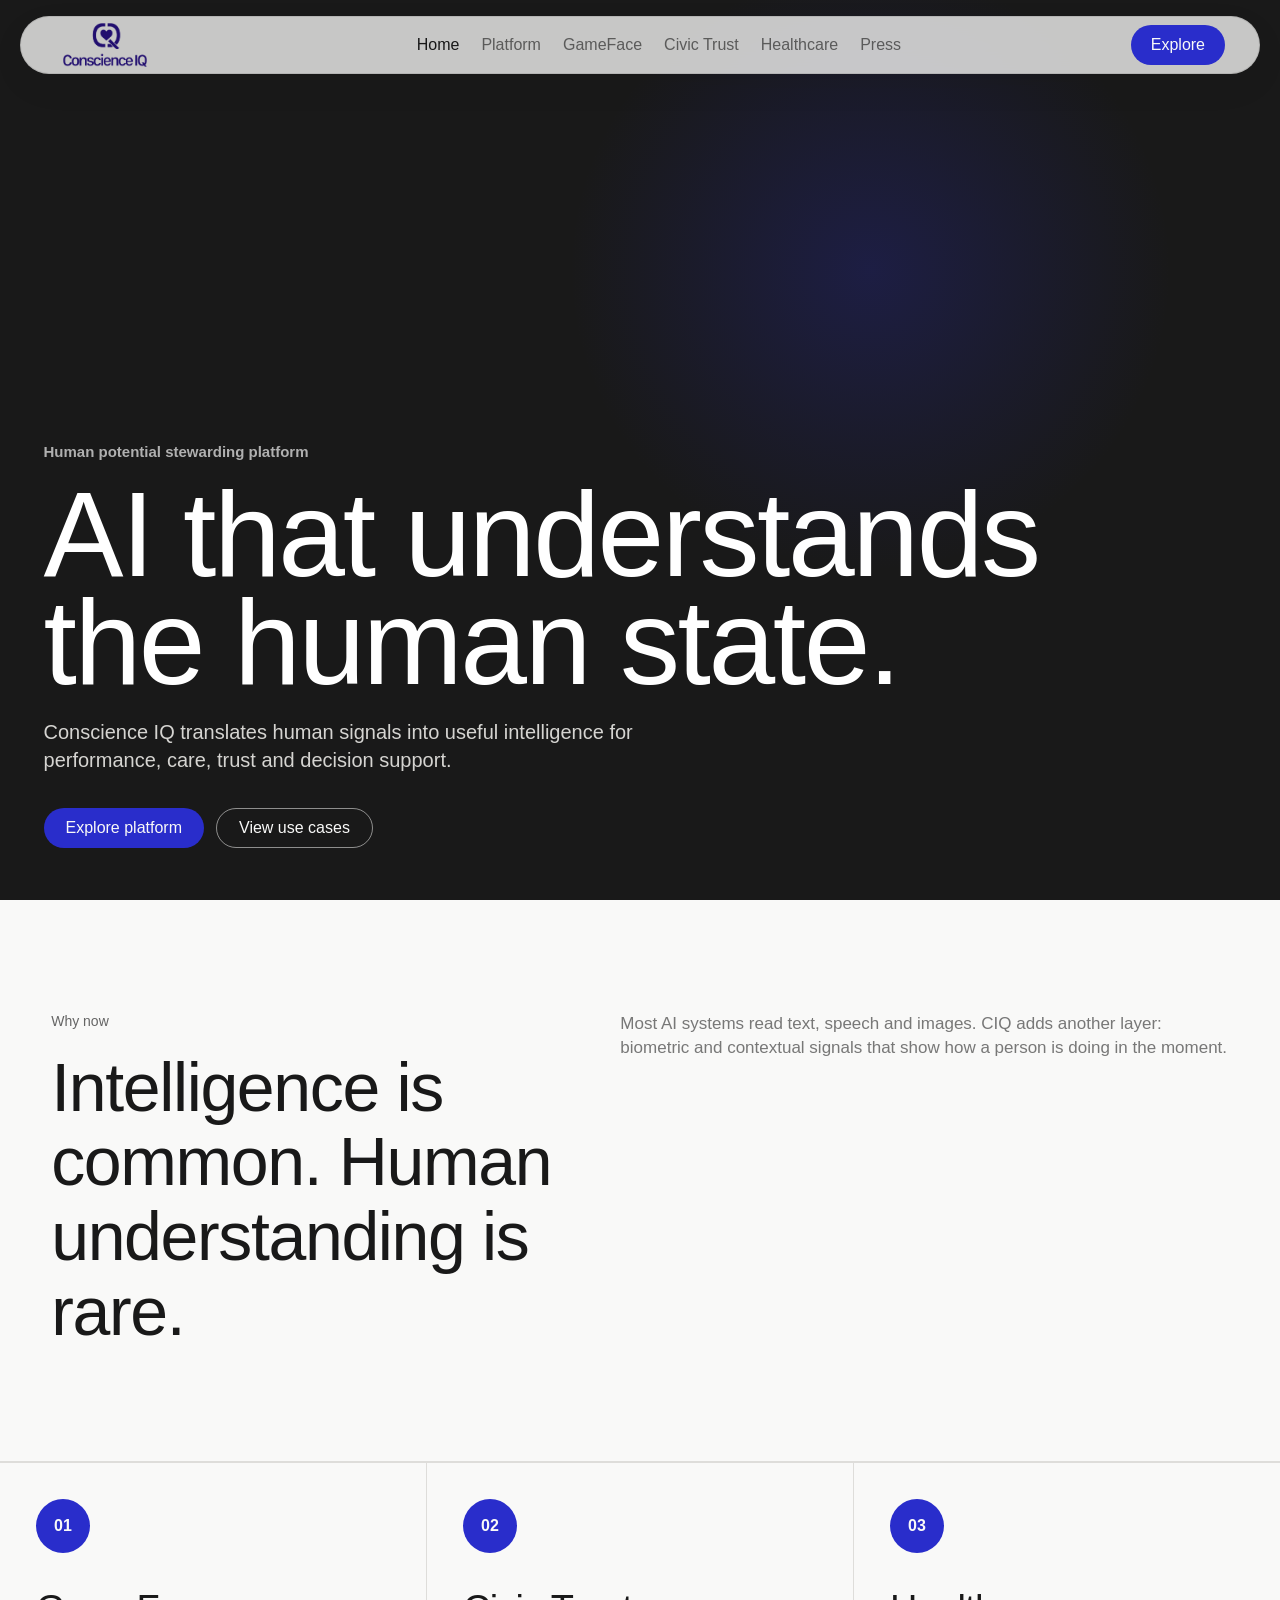
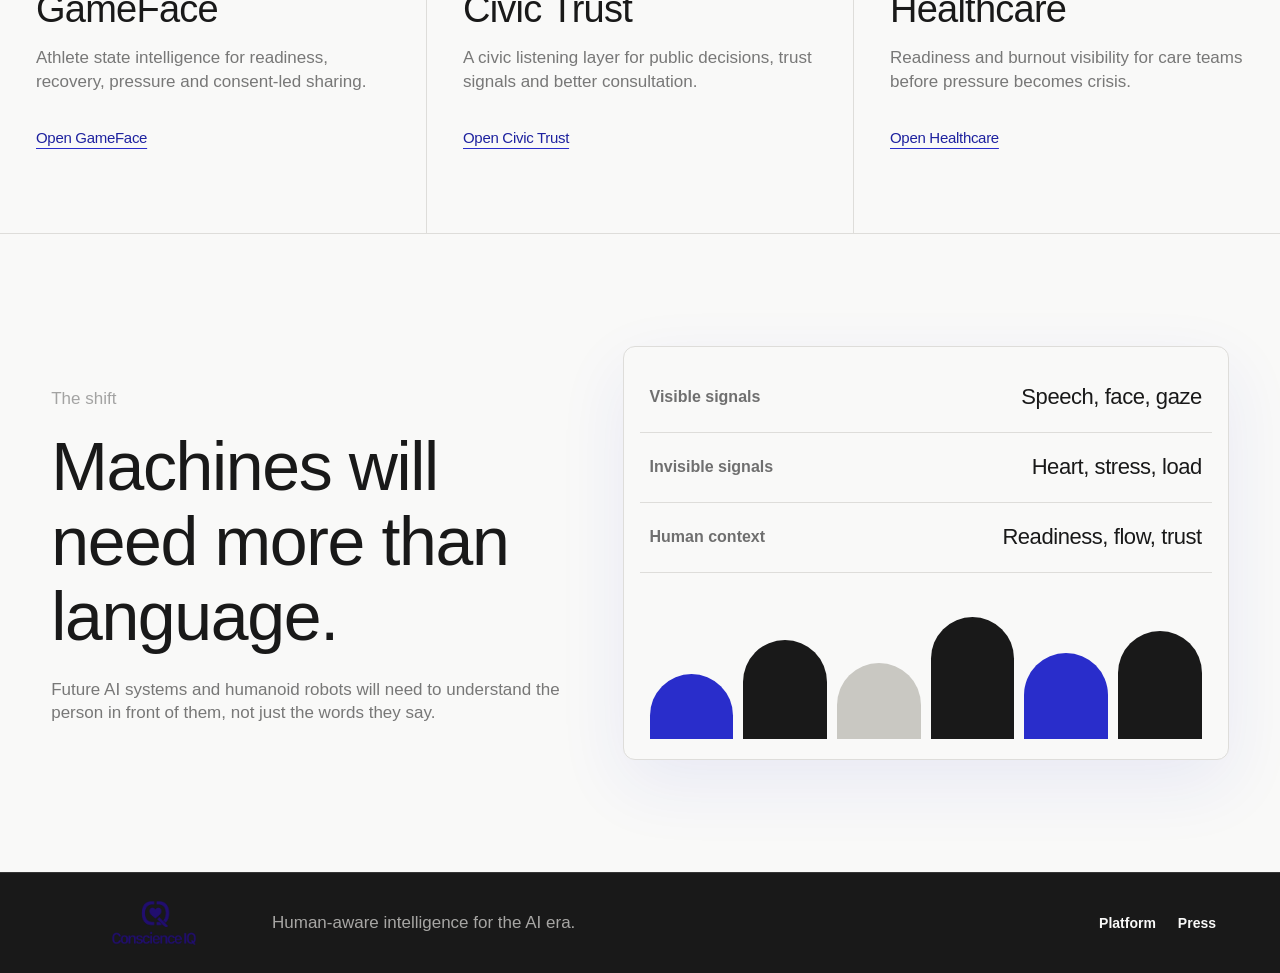
==== commit 6b1d7bf4: "use darker logo" ====
--- a/index.html
+++ b/index.html
@@ -15,7 +15,7 @@
   </head>
   <body>
     <header class="site-header">
-      <a class="brand" href="index.html" aria-label="Conscience IQ home"><img class="brand-logo" src="assets/conscience-iq-logo-transparent.png" alt="Conscience IQ" /></a>
+      <a class="brand" href="index.html" aria-label="Conscience IQ home"><img class="brand-logo" src="assets/conscience-iq-logo-dark-transparent.png" alt="Conscience IQ" /></a>
       <nav class="desktop-nav" aria-label="Main navigation">
         <a aria-current="page" href="index.html">Home</a>
         <a href="platform.html">Platform</a>
@@ -115,7 +115,7 @@
     </main>
 
     <footer class="site-footer">
-      <a class="brand" href="index.html" aria-label="Conscience IQ home"><img class="brand-logo" src="assets/conscience-iq-logo-transparent.png" alt="Conscience IQ" /></a>
+      <a class="brand" href="index.html" aria-label="Conscience IQ home"><img class="brand-logo" src="assets/conscience-iq-logo-dark-transparent.png" alt="Conscience IQ" /></a>
       <p>Human-aware intelligence for the AI era.</p>
       <div><a href="platform.html">Platform</a><a href="press.html">Press</a></div>
     </footer>
--- a/styles.css
+++ b/styles.css
@@ -50,6 +50,12 @@
   backdrop-filter: blur(18px);
 }
 
+.site-header .brand {
+  height: 100%;
+  min-width: 148px;
+  overflow: hidden;
+}
+
 .brand,
 .site-footer .brand {
   display: inline-flex;
@@ -61,8 +67,8 @@
 
 .brand-logo {
   display: block;
-  width: 144px;
-  height: auto;
+  width: 132px;
+  max-height: 44px;
   object-fit: contain;
   object-position: center;
 }
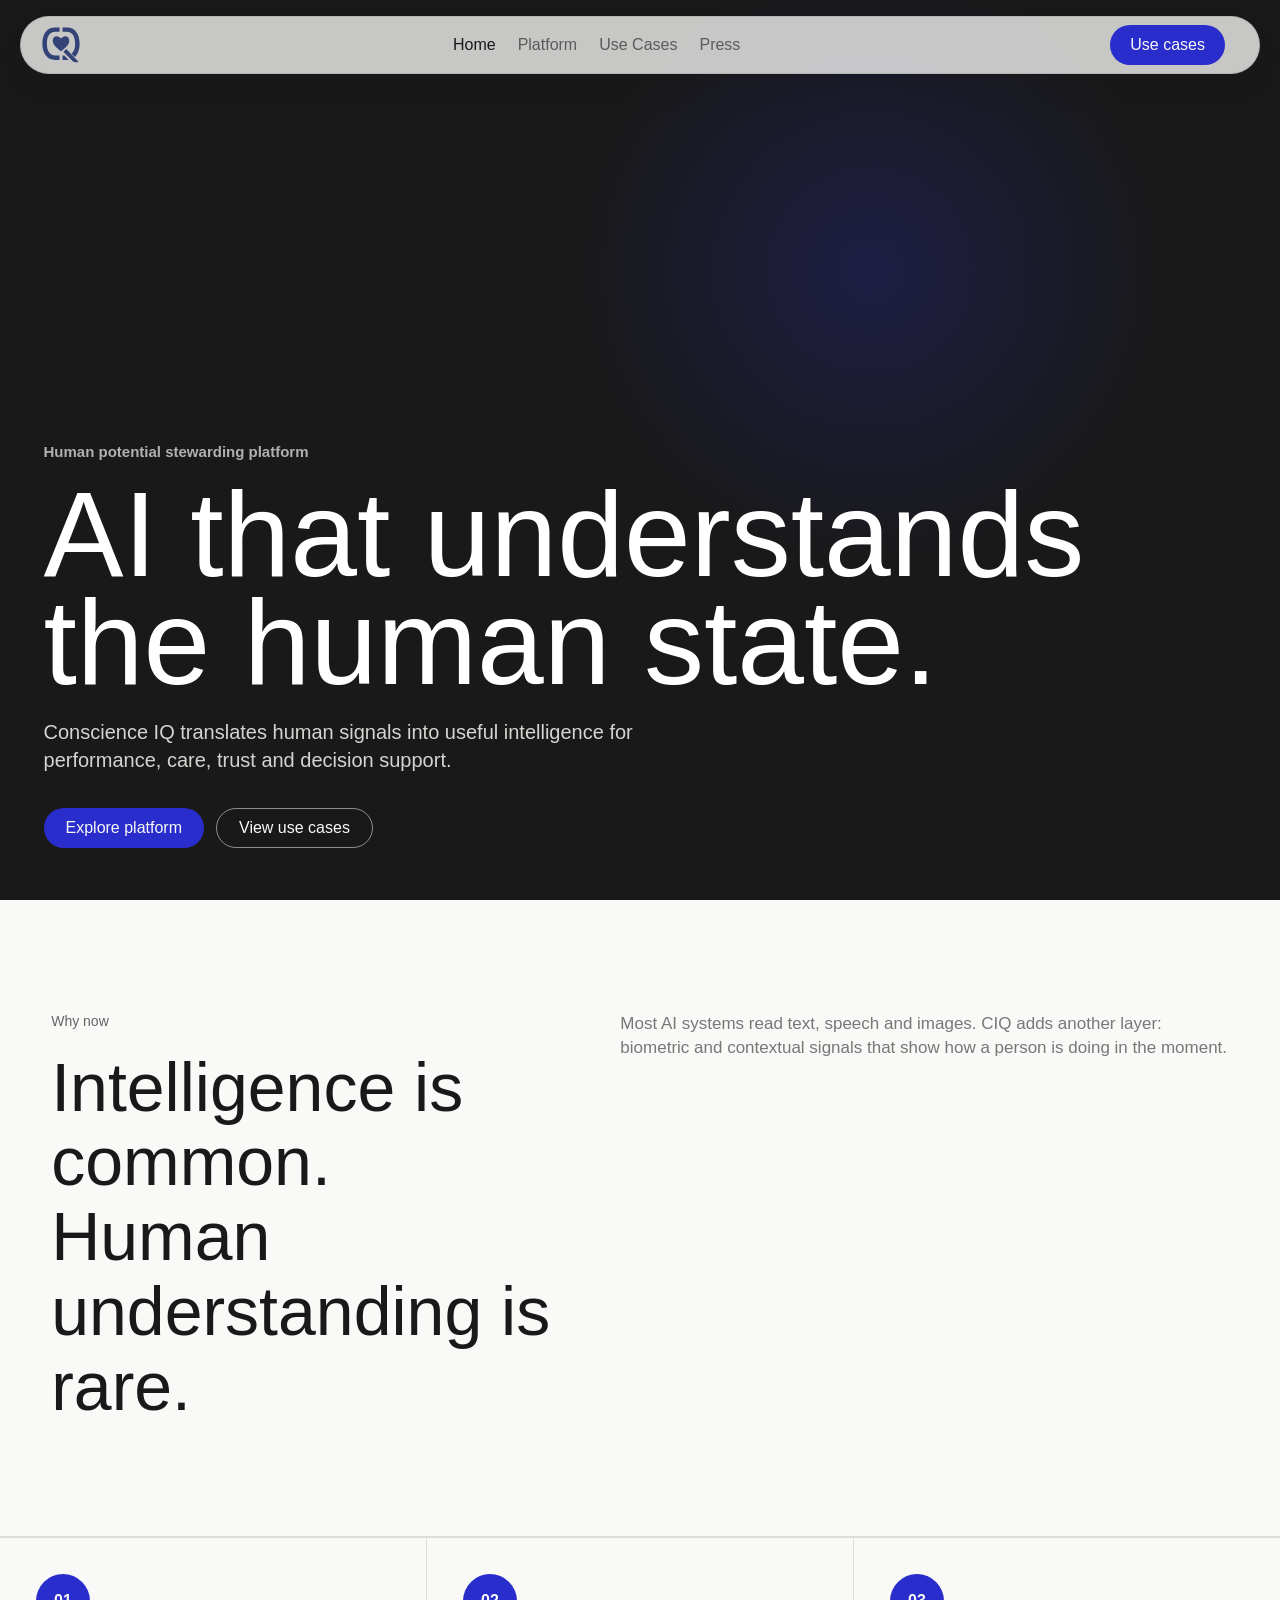
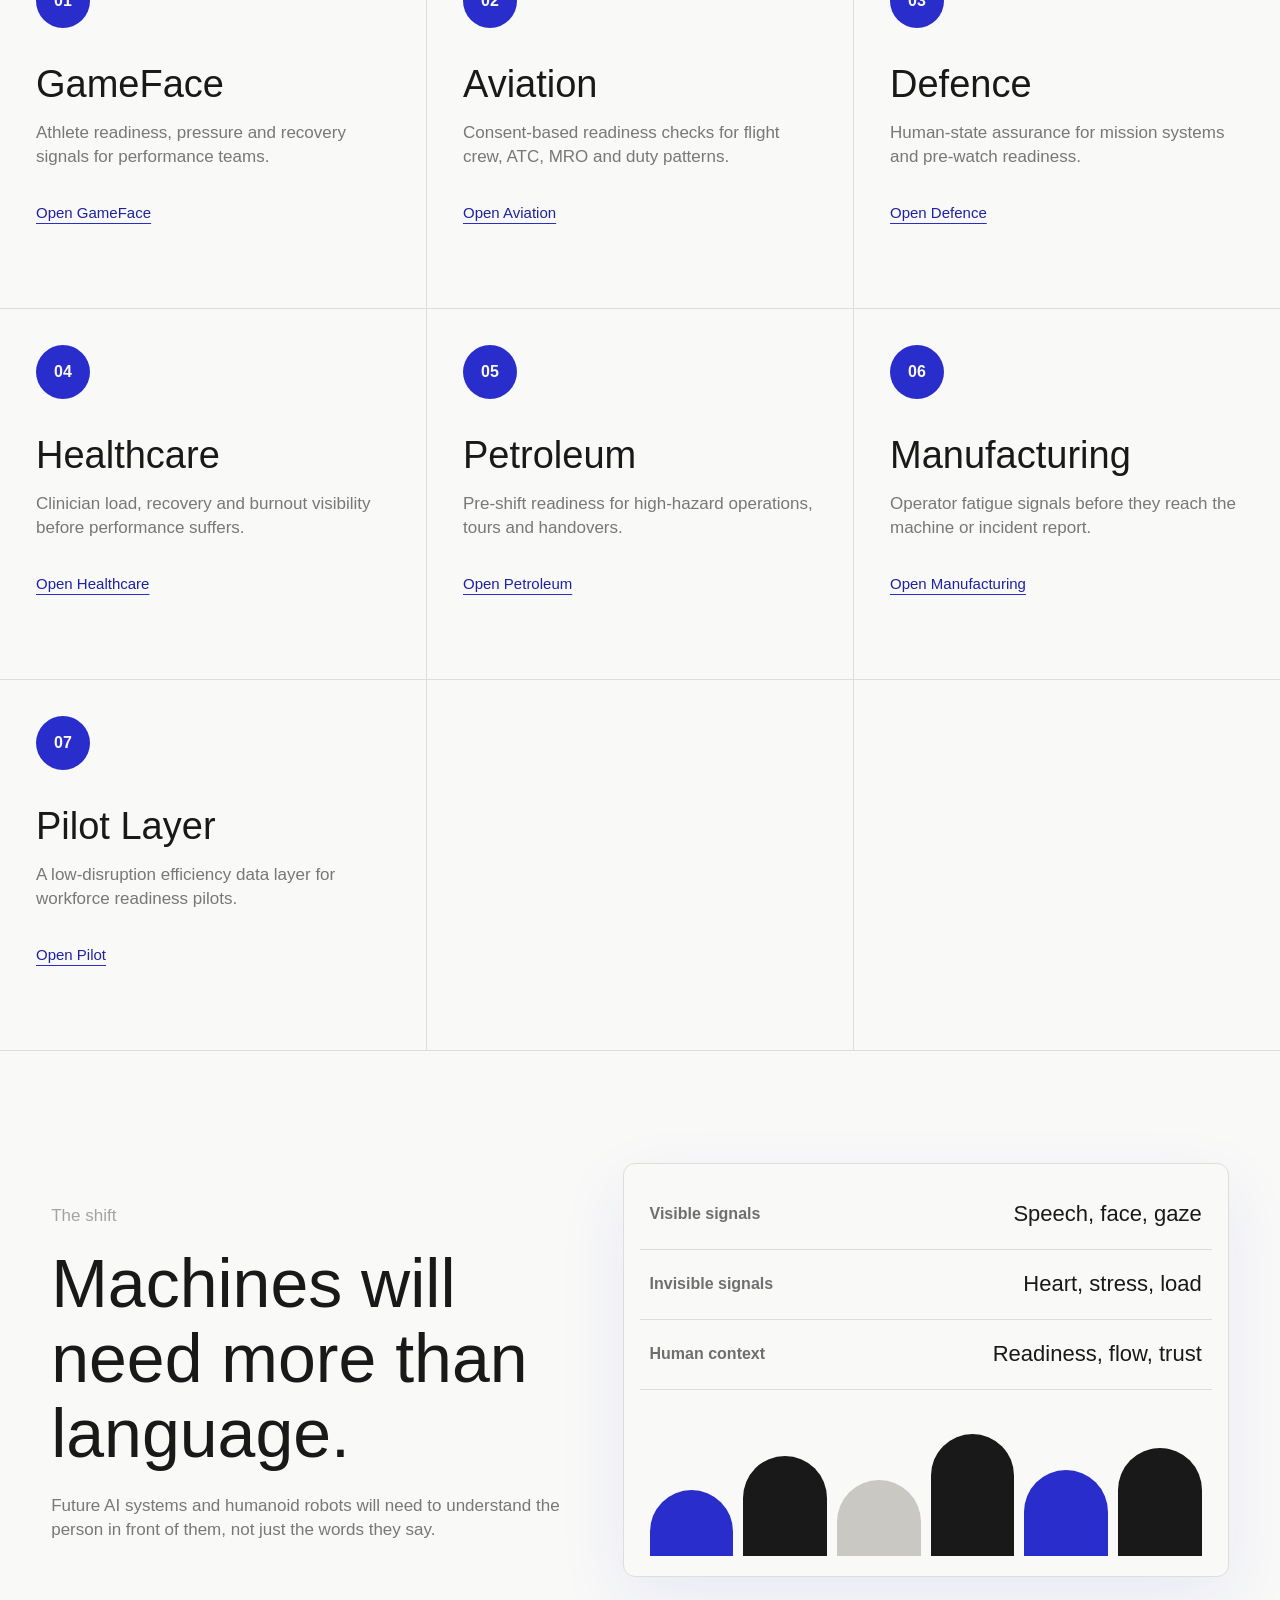
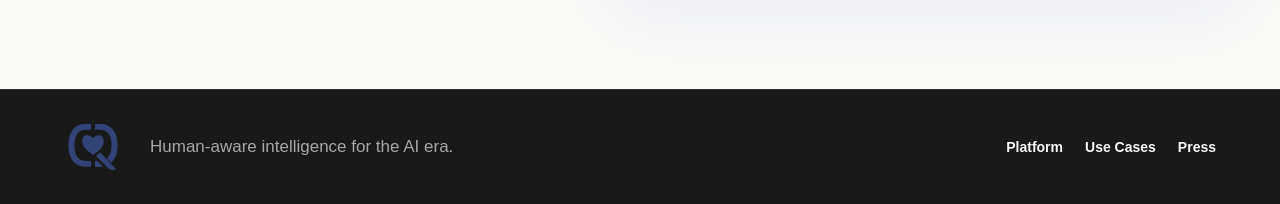
==== commit 81f31ef8: "Add use case pages and GameFace updates" ====
--- a/index.html
+++ b/index.html
@@ -15,25 +15,21 @@
   </head>
   <body>
     <header class="site-header">
-      <a class="brand" href="index.html" aria-label="Conscience IQ home"><img class="brand-logo" src="assets/conscience-iq-logo-dark-transparent.png" alt="Conscience IQ" /></a>
+      <a class="brand" href="index.html" aria-label="Conscience IQ home"><img class="brand-logo" src="assets/ciq-logo-mark.svg" alt="Conscience IQ" /></a>
       <nav class="desktop-nav" aria-label="Main navigation">
         <a aria-current="page" href="index.html">Home</a>
         <a href="platform.html">Platform</a>
-        <a href="gameface.html">GameFace</a>
-        <a href="civic-trust.html">Civic Trust</a>
-        <a href="healthcare.html">Healthcare</a>
+        <a href="use-cases.html">Use Cases</a>
         <a href="press.html">Press</a>
       </nav>
-      <a class="nav-cta" href="platform.html">Explore</a>
+      <a class="nav-cta" href="use-cases.html">Use cases</a>
       <button class="menu-button" type="button" aria-label="Open menu" aria-expanded="false"><span></span><span></span></button>
     </header>
 
     <nav class="mobile-nav" aria-label="Mobile navigation">
       <a href="index.html">Home</a>
       <a href="platform.html">Platform</a>
-      <a href="gameface.html">GameFace</a>
-      <a href="civic-trust.html">Civic Trust</a>
-      <a href="healthcare.html">Healthcare</a>
+      <a href="use-cases.html">Use Cases</a>
       <a href="press.html">Press</a>
     </nav>
 
@@ -59,7 +55,7 @@
           </p>
           <div class="hero-actions">
             <a class="button button-primary" href="platform.html">Explore platform</a>
-            <a class="button button-secondary" href="gameface.html">View use cases</a>
+            <a class="button button-secondary" href="use-cases.html">View use cases</a>
           </div>
         </div>
       </section>
@@ -75,25 +71,51 @@
         </p>
       </section>
 
-      <section class="product-grid" aria-label="Use case links">
+      <section class="product-grid product-grid-wide" aria-label="Use case links">
         <article>
           <div class="icon-circle">01</div>
           <h3>GameFace</h3>
-          <p>Athlete state intelligence for readiness, recovery, pressure and consent-led sharing.</p>
+          <p>Athlete readiness, pressure and recovery signals for performance teams.</p>
           <a class="text-link" href="gameface.html">Open GameFace</a>
         </article>
         <article>
           <div class="icon-circle">02</div>
-          <h3>Civic Trust</h3>
-          <p>A civic listening layer for public decisions, trust signals and better consultation.</p>
-          <a class="text-link" href="civic-trust.html">Open Civic Trust</a>
+          <h3>Aviation</h3>
+          <p>Consent-based readiness checks for flight crew, ATC, MRO and duty patterns.</p>
+          <a class="text-link" href="aviation-readiness.html">Open Aviation</a>
         </article>
         <article>
           <div class="icon-circle">03</div>
+          <h3>Defence</h3>
+          <p>Human-state assurance for mission systems and pre-watch readiness.</p>
+          <a class="text-link" href="defence-readiness.html">Open Defence</a>
+        </article>
+        <article>
+          <div class="icon-circle">04</div>
           <h3>Healthcare</h3>
-          <p>Readiness and burnout visibility for care teams before pressure becomes crisis.</p>
-          <a class="text-link" href="healthcare.html">Open Healthcare</a>
+          <p>Clinician load, recovery and burnout visibility before performance suffers.</p>
+          <a class="text-link" href="healthcare-readiness.html">Open Healthcare</a>
         </article>
+        <article>
+          <div class="icon-circle">05</div>
+          <h3>Petroleum</h3>
+          <p>Pre-shift readiness for high-hazard operations, tours and handovers.</p>
+          <a class="text-link" href="petroleum-readiness.html">Open Petroleum</a>
+        </article>
+        <article>
+          <div class="icon-circle">06</div>
+          <h3>Manufacturing</h3>
+          <p>Operator fatigue signals before they reach the machine or incident report.</p>
+          <a class="text-link" href="manufacturing-safety.html">Open Manufacturing</a>
+        </article>
+        <article>
+          <div class="icon-circle">07</div>
+          <h3>Pilot Layer</h3>
+          <p>A low-disruption efficiency data layer for workforce readiness pilots.</p>
+          <a class="text-link" href="ascent-pilot.html">Open Pilot</a>
+        </article>
+        <article class="grid-placeholder" aria-hidden="true"></article>
+        <article class="grid-placeholder" aria-hidden="true"></article>
       </section>
 
       <section class="split-section">
@@ -115,9 +137,9 @@
     </main>
 
     <footer class="site-footer">
-      <a class="brand" href="index.html" aria-label="Conscience IQ home"><img class="brand-logo" src="assets/conscience-iq-logo-dark-transparent.png" alt="Conscience IQ" /></a>
+      <a class="brand" href="index.html" aria-label="Conscience IQ home"><img class="brand-logo" src="assets/ciq-logo-mark.svg" alt="Conscience IQ" /></a>
       <p>Human-aware intelligence for the AI era.</p>
-      <div><a href="platform.html">Platform</a><a href="press.html">Press</a></div>
+      <div><a href="platform.html">Platform</a><a href="use-cases.html">Use Cases</a><a href="press.html">Press</a></div>
     </footer>
 
     <script src="script.js"></script>
--- a/styles.css
+++ b/styles.css
@@ -24,6 +24,7 @@
   background: var(--paper);
   color: var(--ink);
   font-family: Inter, system-ui, -apple-system, BlinkMacSystemFont, "Segoe UI", sans-serif;
+  overflow-x: hidden;
 }
 
 a {
@@ -52,7 +53,7 @@
 
 .site-header .brand {
   height: 100%;
-  min-width: 148px;
+  min-width: 44px;
   overflow: hidden;
 }
 
@@ -67,15 +68,15 @@
 
 .brand-logo {
   display: block;
-  width: 132px;
-  max-height: 44px;
+  width: 44px;
+  height: 44px;
   object-fit: contain;
   object-position: center;
 }
 
 .site-footer .brand-logo {
-  width: 180px;
-  height: auto;
+  width: 58px;
+  height: 58px;
 }
 
 .brand-mark {
@@ -195,8 +196,10 @@
 
 .page-hero {
   min-height: 620px;
+  min-width: 0;
   display: grid;
   align-content: end;
+  overflow: hidden;
   padding: 140px min(5vw, 64px) 72px;
   background:
     radial-gradient(circle at 78% 22%, rgba(124, 216, 223, 0.26), transparent 30%),
@@ -212,12 +215,14 @@
 }
 
 .page-hero h1 {
-  max-width: 980px;
+  max-width: min(980px, 100%);
   margin-bottom: 26px;
+  overflow-wrap: anywhere;
 }
 
 .page-hero p:not(.eyebrow) {
-  max-width: 720px;
+  max-width: min(720px, 100%);
+  min-width: 0;
   color: var(--muted);
   font-size: clamp(20px, 2.2vw, 28px);
   line-height: 1.42;
@@ -451,6 +456,10 @@
   background: var(--line);
   border-top: 1px solid var(--line);
   border-bottom: 1px solid var(--line);
+}
+
+.product-grid-wide {
+  grid-template-columns: repeat(3, 1fr);
 }
 
 .product-grid article {
@@ -931,6 +940,10 @@
   .product-grid article {
     min-height: 280px;
     padding: 26px 22px;
+  }
+
+  .product-grid .grid-placeholder {
+    display: none;
   }
 
   .signal-row {
@@ -1129,10 +1142,18 @@
   background: var(--line);
 }
 
+.product-grid-wide {
+  background: var(--line);
+}
+
 .product-grid article,
 .detail-grid article {
   min-height: 370px;
   padding: 36px;
+}
+
+.product-grid .grid-placeholder {
+  pointer-events: none;
 }
 
 .icon-circle,
@@ -1348,7 +1369,7 @@
 strong {
   font-family: "WorldProMVP", "Noto Sans", Helvetica, sans-serif;
   font-weight: 325;
-  letter-spacing: -0.02em;
+  letter-spacing: 0;
 }
 
 .site-header {
@@ -1387,7 +1408,7 @@
   max-width: 13em;
   font-size: 4rem;
   line-height: 1;
-  letter-spacing: -0.02em;
+  letter-spacing: 0;
   font-weight: 325;
 }
 
@@ -1396,7 +1417,7 @@
 .press-list h2 {
   font-size: 2.75rem;
   line-height: 1.1;
-  letter-spacing: -0.02em;
+  letter-spacing: 0;
   font-weight: 325;
 }
 
@@ -1404,7 +1425,7 @@
 .case-card h3 {
   font-size: 1.875rem;
   line-height: 1.2;
-  letter-spacing: -0.02em;
+  letter-spacing: 0;
   font-weight: 325;
 }
 
@@ -1437,7 +1458,7 @@
 .metric-board strong,
 .signal-row strong {
   font-weight: 325;
-  letter-spacing: -0.02em;
+  letter-spacing: 0;
 }
 
 @media (min-width: 640px) {
@@ -1593,3 +1614,1728 @@
 summary::marker {
   color: var(--blue);
 }
+
+/* Use-case pages */
+.usecase-list {
+  display: grid;
+  grid-template-columns: repeat(2, 1fr);
+  gap: 1px;
+  min-width: 0;
+  overflow: hidden;
+  background: var(--line);
+  border-bottom: 1px solid var(--line);
+}
+
+.usecase-tile {
+  min-height: clamp(320px, 34vw, 420px);
+  min-width: 0;
+  max-width: 100%;
+  overflow: hidden;
+  display: flex;
+  flex-direction: column;
+  justify-content: flex-end;
+  gap: 18px;
+  padding: 36px;
+  background:
+    radial-gradient(circle at 78% 18%, var(--case-glow, rgba(41, 45, 203, 0.14)), transparent 30%),
+    var(--paper);
+}
+
+.usecase-placeholder {
+  pointer-events: none;
+}
+
+.usecase-tile span {
+  align-self: flex-start;
+  margin-bottom: auto;
+  color: rgba(25, 25, 25, 0.56);
+  font-size: 0.875rem;
+  line-height: 1.3;
+}
+
+.usecase-tile h2 {
+  max-width: min(12em, 100%);
+  min-width: 0;
+  margin: 0;
+  font-size: clamp(2.25rem, 4.4vw, 4.4rem);
+  line-height: 1.02;
+  overflow-wrap: anywhere;
+}
+
+.usecase-tile p {
+  max-width: min(520px, 100%);
+  min-width: 0;
+  margin: 0;
+  color: rgba(25, 25, 25, 0.62);
+}
+
+.aviation-theme { --case-glow: rgba(41, 45, 203, 0.18); --case-tint: #dfe6ff; }
+.gameface-theme { --case-glow: rgba(51, 67, 120, 0.2); --case-tint: #e1e6f6; }
+.defence-theme { --case-glow: rgba(70, 76, 64, 0.24); --case-tint: #dfe2d8; }
+.healthcare-theme { --case-glow: rgba(38, 157, 214, 0.24); --case-tint: #dbeeff; }
+.petroleum-theme { --case-glow: rgba(145, 120, 70, 0.24); --case-tint: #ece4d4; }
+.manufacturing-theme { --case-glow: rgba(110, 120, 130, 0.22); --case-tint: #e5e7e8; }
+.pilot-theme { --case-glow: rgba(130, 80, 150, 0.18); --case-tint: #eadff0; }
+
+body.aviation-theme { --case-accent: #292dcb; --case-deep: #10143a; }
+body.defence-theme { --case-accent: #5f6f55; --case-deep: #171b15; }
+body.healthcare-theme { --case-accent: #238ec2; --case-deep: #071f36; }
+body.petroleum-theme { --case-accent: #8d6d33; --case-deep: #241b10; }
+body.manufacturing-theme { --case-accent: #59636e; --case-deep: #1a1d20; }
+body.pilot-theme { --case-accent: #7a4aa0; --case-deep: #24172f; }
+
+.usecase-hero {
+  min-height: 680px;
+  display: grid;
+  grid-template-columns: minmax(380px, 1.12fr) minmax(320px, 0.88fr);
+  gap: 1px;
+  align-items: center;
+  background:
+    radial-gradient(circle at 24% 38%, var(--case-glow), transparent 34%),
+    var(--case-deep, var(--ink));
+  padding-top: 0;
+  color: var(--paper);
+}
+
+.usecase-hero > div {
+  display: grid;
+  align-content: end;
+  padding: 116px min(4vw, 56px) 58px;
+  background:
+    linear-gradient(90deg, rgba(255, 255, 255, 0.06), transparent 54%),
+    transparent;
+}
+
+.usecase-hero video {
+  width: min(calc(100% - 40px), 900px);
+  height: auto;
+  min-height: 0;
+  aspect-ratio: 16 / 9;
+  align-self: center;
+  justify-self: center;
+  display: block;
+  border: 1px solid rgba(249, 249, 248, 0.18);
+  border-radius: var(--radius);
+  object-fit: contain;
+  background:
+    radial-gradient(circle at 50% 42%, var(--case-glow), transparent 32%),
+    var(--case-deep, var(--case-tint));
+  box-shadow: 0 28px 80px rgba(0, 0, 0, 0.26);
+}
+
+.usecase-hero h1 {
+  max-width: 8.5em;
+  font-size: clamp(4rem, 7.2vw, 6.5rem);
+  line-height: 0.96;
+  text-wrap: balance;
+  overflow-wrap: break-word;
+}
+
+.usecase-hero p:not(.eyebrow) {
+  max-width: 620px;
+  min-width: 0;
+  color: rgba(249, 249, 248, 0.72);
+  font-size: 1.25rem;
+  line-height: 1.4;
+  overflow-wrap: break-word;
+}
+
+.split-video > div {
+  order: 2;
+}
+
+.compact-hero {
+  min-height: 760px;
+  grid-template-columns: 1fr;
+}
+
+.compact-hero > div {
+  background:
+    linear-gradient(135deg, var(--case-tint), transparent 58%),
+    radial-gradient(circle at 82% 22%, var(--case-glow), transparent 30%),
+    var(--paper);
+}
+
+.usecase-brief {
+  display: grid;
+  grid-template-columns: repeat(3, 1fr);
+  gap: 1px;
+  background: var(--line);
+}
+
+.usecase-brief article {
+  min-height: 320px;
+  padding: 34px;
+  background: var(--paper);
+}
+
+.usecase-brief span {
+  display: inline-grid;
+  width: 52px;
+  height: 52px;
+  place-items: center;
+  border-radius: 50%;
+  background: var(--blue);
+  color: var(--paper);
+}
+
+.usecase-brief h2 {
+  margin: 44px 0 18px;
+  font-size: clamp(2.25rem, 3.6vw, 4rem);
+  line-height: 1.05;
+  overflow-wrap: anywhere;
+}
+
+.usecase-brief p {
+  max-width: 460px;
+  color: rgba(25, 25, 25, 0.62);
+}
+
+.case-detail-section {
+  display: grid;
+  grid-template-columns: minmax(280px, 0.95fr) minmax(320px, 1.05fr);
+  gap: 56px;
+  align-items: start;
+  padding: 96px min(4vw, 56px);
+  background: var(--paper);
+  border-bottom: 1px solid var(--line);
+}
+
+.case-detail-section h2 {
+  margin-bottom: 24px;
+  font-size: clamp(2.75rem, 5vw, 5rem);
+}
+
+.case-detail-section p:not(.eyebrow) {
+  max-width: 680px;
+  color: rgba(25, 25, 25, 0.62);
+}
+
+.case-points {
+  display: grid;
+  gap: 1px;
+  overflow: hidden;
+  border: 1px solid var(--line);
+  border-radius: var(--radius);
+  background: var(--line);
+}
+
+.case-points article {
+  display: grid;
+  grid-template-columns: minmax(180px, max-content) minmax(0, 1fr);
+  gap: 30px;
+  align-items: center;
+  min-height: 128px;
+  padding: 24px;
+  background: var(--white);
+}
+
+.case-points strong {
+  color: var(--blue);
+  font-size: clamp(2rem, 3vw, 3.6rem);
+  line-height: 1;
+  white-space: nowrap;
+}
+
+.case-points span {
+  color: rgba(25, 25, 25, 0.62);
+  line-height: 1.4;
+}
+
+.asset-strip {
+  display: flex;
+  align-items: end;
+  justify-content: space-between;
+  gap: 28px;
+  padding: 92px min(4vw, 56px);
+  background:
+    radial-gradient(circle at 82% 24%, var(--case-glow), transparent 26%),
+    var(--ink);
+  color: var(--paper);
+}
+
+.asset-strip h2 {
+  margin-bottom: 20px;
+}
+
+.asset-strip p:not(.eyebrow) {
+  max-width: 560px;
+  color: rgba(249, 249, 248, 0.68);
+}
+
+.asset-actions {
+  display: flex;
+  flex-wrap: wrap;
+  gap: 12px;
+  justify-content: flex-end;
+}
+
+.light-button {
+  border-color: rgba(249, 249, 248, 0.46);
+  color: var(--paper);
+}
+
+/* Individual use-case treatments */
+body.aviation-theme .usecase-hero {
+  min-height: 680px;
+  display: grid;
+  grid-template-columns: minmax(380px, 1.12fr) minmax(320px, 0.88fr);
+  gap: 1px;
+  background: var(--case-deep);
+  overflow: hidden;
+}
+
+body.aviation-theme .usecase-hero video {
+  position: static;
+  min-height: 0;
+  filter: saturate(0.9) contrast(1.04);
+}
+
+body.aviation-theme .usecase-hero::after {
+  content: none;
+}
+
+body.aviation-theme .usecase-hero > div {
+  max-width: none;
+  background:
+    radial-gradient(circle at 78% 20%, rgba(41, 45, 203, 0.24), transparent 32%),
+    transparent;
+}
+
+body.aviation-theme .usecase-hero p:not(.eyebrow) {
+  color: rgba(249, 249, 248, 0.76);
+}
+
+body.defence-theme .usecase-hero,
+body.defence-theme .case-detail-section,
+body.defence-theme .asset-strip {
+  background:
+    linear-gradient(135deg, rgba(95, 111, 85, 0.18), transparent 46%),
+    var(--case-deep);
+  color: var(--paper);
+}
+
+body.defence-theme .usecase-hero > div {
+  background:
+    linear-gradient(180deg, rgba(255, 255, 255, 0.05), transparent),
+    var(--case-deep);
+}
+
+body.defence-theme .usecase-hero p:not(.eyebrow),
+body.defence-theme .case-detail-section p:not(.eyebrow),
+body.defence-theme .case-points span,
+body.defence-theme .asset-strip p:not(.eyebrow) {
+  color: rgba(249, 249, 248, 0.68);
+}
+
+body.defence-theme .case-points,
+body.defence-theme .case-points article {
+  border-color: rgba(249, 249, 248, 0.12);
+  background: rgba(249, 249, 248, 0.07);
+}
+
+body.healthcare-theme .usecase-hero {
+  grid-template-columns: minmax(360px, 1.08fr) minmax(320px, 0.92fr);
+  background:
+    radial-gradient(circle at 24% 42%, rgba(38, 157, 214, 0.36), transparent 30%),
+    linear-gradient(135deg, #05182b, #0a3155 52%, #071f36);
+  color: var(--paper);
+}
+
+body.healthcare-theme .usecase-hero > div {
+  background:
+    linear-gradient(90deg, rgba(255, 255, 255, 0.07), transparent 56%),
+    transparent;
+}
+
+body.healthcare-theme .case-detail-section {
+  background:
+    linear-gradient(180deg, rgba(35, 142, 194, 0.1), transparent 56%),
+    var(--paper);
+}
+
+body.healthcare-theme .usecase-hero p:not(.eyebrow) {
+  color: rgba(249, 249, 248, 0.72);
+}
+
+body.healthcare-theme .usecase-hero video {
+  background:
+    radial-gradient(circle at 50% 50%, rgba(38, 157, 214, 0.34), transparent 34%),
+    #061b2a;
+}
+
+body.healthcare-theme .usecase-brief article,
+body.healthcare-theme .case-points article {
+  background: #f5fbff;
+}
+
+body.petroleum-theme .usecase-hero {
+  background:
+    repeating-linear-gradient(90deg, rgba(255, 255, 255, 0.035) 0 1px, transparent 1px 44px),
+    radial-gradient(circle at 26% 42%, rgba(141, 109, 51, 0.3), transparent 32%),
+    var(--case-deep);
+}
+
+body.petroleum-theme .usecase-hero > div,
+body.petroleum-theme .asset-strip {
+  background:
+    repeating-linear-gradient(90deg, rgba(255, 255, 255, 0.045) 0 1px, transparent 1px 44px),
+    linear-gradient(135deg, rgba(141, 109, 51, 0.28), transparent 52%),
+    var(--case-deep);
+  color: var(--paper);
+}
+
+body.petroleum-theme .usecase-hero video {
+  filter: brightness(1.65) contrast(1.02) saturate(1.08);
+}
+
+body.petroleum-theme .usecase-hero p:not(.eyebrow),
+body.petroleum-theme .asset-strip p:not(.eyebrow) {
+  color: rgba(249, 249, 248, 0.72);
+}
+
+body.petroleum-theme .usecase-brief span,
+body.petroleum-theme .case-points strong {
+  background: var(--case-accent);
+  color: var(--paper);
+}
+
+body.manufacturing-theme .compact-hero {
+  min-height: 720px;
+}
+
+body.manufacturing-theme .compact-hero > div {
+  background:
+    linear-gradient(90deg, rgba(26, 29, 32, 0.84), rgba(26, 29, 32, 0.54)),
+    repeating-linear-gradient(0deg, rgba(255, 255, 255, 0.12) 0 2px, transparent 2px 24px),
+    linear-gradient(135deg, #343a40, #111315);
+  color: var(--paper);
+}
+
+body.manufacturing-theme .usecase-hero p:not(.eyebrow) {
+  color: rgba(249, 249, 248, 0.74);
+}
+
+body.manufacturing-theme .usecase-brief article:nth-child(odd),
+body.manufacturing-theme .case-points article:nth-child(odd) {
+  background: #f0f1f1;
+}
+
+body.pilot-theme .usecase-hero > div,
+body.pilot-theme .case-detail-section {
+  background:
+    linear-gradient(90deg, rgba(122, 74, 160, 0.08) 1px, transparent 1px),
+    linear-gradient(0deg, rgba(122, 74, 160, 0.08) 1px, transparent 1px),
+    var(--paper);
+  background-size: 42px 42px;
+}
+
+body.pilot-theme .usecase-hero > div {
+  background:
+    radial-gradient(circle at 78% 18%, rgba(178, 110, 220, 0.28), transparent 30%),
+    linear-gradient(90deg, rgba(255, 255, 255, 0.055) 1px, transparent 1px),
+    linear-gradient(0deg, rgba(255, 255, 255, 0.045) 1px, transparent 1px),
+    var(--case-deep);
+  background-size: auto, 42px 42px, 42px 42px, auto;
+  color: var(--paper);
+}
+
+body.pilot-theme .usecase-hero p:not(.eyebrow) {
+  color: rgba(249, 249, 248, 0.74);
+}
+
+body.pilot-theme .usecase-brief {
+  counter-reset: pilot-step;
+}
+
+body.pilot-theme .usecase-brief article {
+  position: relative;
+  overflow: hidden;
+}
+
+body.pilot-theme .usecase-brief article::after {
+  position: absolute;
+  right: 24px;
+  bottom: 18px;
+  z-index: 0;
+  color: rgba(122, 74, 160, 0.1);
+  content: "DATA";
+  font-size: clamp(3.8rem, 8vw, 7rem);
+  letter-spacing: 0;
+}
+
+body.pilot-theme .usecase-brief article > * {
+  position: relative;
+  z-index: 1;
+}
+
+body.usecase .usecase-brief span,
+body.usecase .case-points strong {
+  color: var(--case-accent);
+}
+
+body.usecase .usecase-brief span {
+  background: var(--case-accent);
+  color: var(--paper);
+}
+
+body.defence-theme .case-points strong,
+body.defence-theme .usecase-brief span,
+body.petroleum-theme .case-detail-section .case-points strong {
+  color: var(--paper);
+}
+
+/* Stronger per-page identities */
+body.usecase {
+  --case-header-bg: rgba(255, 254, 250, 0.82);
+  --case-header-border: rgba(16, 17, 18, 0.12);
+  --case-on-dark-accent: var(--case-accent);
+}
+
+body.usecase .site-header {
+  border-color: var(--case-header-border);
+  background: var(--case-header-bg);
+}
+
+body.usecase .nav-cta {
+  background: var(--case-accent);
+  color: var(--paper);
+}
+
+body.usecase .desktop-nav a[aria-current="page"] {
+  color: var(--case-accent);
+}
+
+body.usecase .eyebrow {
+  color: var(--case-accent);
+}
+
+body.usecase .usecase-hero .eyebrow,
+body.usecase .asset-strip .eyebrow,
+body.defence-theme .case-detail-section .eyebrow {
+  color: var(--case-on-dark-accent);
+}
+
+body.usecase .button-primary {
+  background: var(--case-accent);
+  border-color: var(--case-accent);
+}
+
+body.aviation-theme {
+  --case-accent: #3c7dff;
+  --case-deep: #07111f;
+  --case-glow: rgba(60, 125, 255, 0.34);
+  --case-tint: #e6eefb;
+  --case-header-bg: rgba(234, 241, 249, 0.86);
+  background: #e9eef5;
+}
+
+body.aviation-theme .usecase-hero {
+  min-height: 720px;
+  grid-template-columns: minmax(360px, 0.82fr) minmax(420px, 1.18fr);
+  background:
+    linear-gradient(90deg, rgba(7, 17, 31, 0.98), rgba(7, 17, 31, 0.86)),
+    repeating-linear-gradient(90deg, rgba(60, 125, 255, 0.18) 0 1px, transparent 1px 76px),
+    var(--case-deep);
+}
+
+body.aviation-theme .usecase-hero > div {
+  align-content: center;
+  min-height: 100%;
+  border-right: 1px solid rgba(234, 241, 249, 0.12);
+  background:
+    radial-gradient(circle at 16% 30%, rgba(60, 125, 255, 0.28), transparent 28%),
+    linear-gradient(180deg, rgba(255, 255, 255, 0.06), transparent 60%);
+}
+
+body.aviation-theme .usecase-hero video {
+  width: min(calc(100% - 64px), 980px);
+  border-radius: 0 0 72px 0;
+  border-color: rgba(188, 211, 244, 0.32);
+  box-shadow: 0 34px 90px rgba(0, 0, 0, 0.36);
+}
+
+body.aviation-theme .usecase-brief {
+  background: #d4dde9;
+}
+
+body.aviation-theme .usecase-brief article {
+  background:
+    linear-gradient(180deg, rgba(60, 125, 255, 0.1), transparent 45%),
+    #f8fbff;
+}
+
+body.aviation-theme .case-detail-section {
+  background:
+    linear-gradient(90deg, rgba(60, 125, 255, 0.08), transparent 42%),
+    #eef4fb;
+}
+
+body.aviation-theme .case-points {
+  border-radius: 0 42px 0 0;
+}
+
+body.aviation-theme .asset-strip {
+  background:
+    linear-gradient(90deg, rgba(60, 125, 255, 0.2), transparent 48%),
+    #07111f;
+}
+
+body.defence-theme {
+  --case-accent: #9bb26f;
+  --case-deep: #11160f;
+  --case-glow: rgba(155, 178, 111, 0.28);
+  --case-tint: #e5ead8;
+  --case-header-bg: rgba(21, 27, 18, 0.78);
+  --case-header-border: rgba(229, 234, 216, 0.18);
+  --case-on-dark-accent: #c9dfa0;
+  background: #11160f;
+}
+
+body.defence-theme .site-header,
+body.defence-theme .desktop-nav a,
+body.defence-theme .brand {
+  color: var(--paper);
+}
+
+body.defence-theme .site-header .brand-logo {
+  filter: invert(1);
+}
+
+body.defence-theme .menu-button span {
+  background: var(--paper);
+}
+
+body.defence-theme .usecase-hero {
+  min-height: 760px;
+  grid-template-columns: minmax(340px, 0.92fr) minmax(340px, 1.08fr);
+  background:
+    linear-gradient(90deg, rgba(17, 22, 15, 0.94), rgba(17, 22, 15, 0.76)),
+    repeating-linear-gradient(0deg, rgba(155, 178, 111, 0.11) 0 1px, transparent 1px 38px),
+    repeating-linear-gradient(90deg, rgba(155, 178, 111, 0.09) 0 1px, transparent 1px 38px),
+    var(--case-deep);
+}
+
+body.defence-theme .usecase-hero > div {
+  border-left: 8px solid var(--case-accent);
+  background:
+    linear-gradient(180deg, rgba(155, 178, 111, 0.14), transparent 44%),
+    rgba(17, 22, 15, 0.72);
+}
+
+body.defence-theme .usecase-hero video {
+  width: min(calc(100% - 48px), 840px);
+  border-radius: 0;
+  border-color: rgba(155, 178, 111, 0.42);
+  filter: grayscale(0.32) contrast(1.16) brightness(0.92);
+}
+
+body.defence-theme .usecase-brief {
+  background: rgba(229, 234, 216, 0.14);
+}
+
+body.defence-theme .usecase-brief article {
+  background:
+    linear-gradient(135deg, rgba(155, 178, 111, 0.14), transparent 48%),
+    #171d14;
+  color: var(--paper);
+}
+
+body.defence-theme .usecase-brief p {
+  color: rgba(249, 249, 248, 0.64);
+}
+
+body.defence-theme .case-detail-section {
+  border-top: 1px solid rgba(229, 234, 216, 0.13);
+}
+
+body.defence-theme .case-points {
+  border-radius: 0;
+}
+
+body.defence-theme .case-points article {
+  border-left: 4px solid var(--case-accent);
+}
+
+body.defence-theme .asset-strip {
+  border-top: 1px solid rgba(229, 234, 216, 0.13);
+}
+
+body.healthcare-theme {
+  --case-accent: #008fa3;
+  --case-deep: #083047;
+  --case-glow: rgba(0, 143, 163, 0.28);
+  --case-tint: #dff6f4;
+  --case-header-bg: rgba(246, 253, 252, 0.88);
+  background: #f1fbfa;
+}
+
+body.healthcare-theme .usecase-hero {
+  min-height: 700px;
+  grid-template-columns: minmax(360px, 1fr) minmax(340px, 0.92fr);
+  background:
+    radial-gradient(circle at 18% 20%, rgba(112, 211, 202, 0.32), transparent 28%),
+    linear-gradient(135deg, #f5fffe 0%, #dff6f4 48%, #0d4158 48%, #083047 100%);
+  color: var(--ink);
+}
+
+body.healthcare-theme .usecase-hero > div {
+  align-content: center;
+  color: var(--ink);
+  background:
+    linear-gradient(180deg, rgba(255, 255, 255, 0.68), rgba(255, 255, 255, 0.22)),
+    transparent;
+}
+
+body.healthcare-theme .usecase-hero h1 {
+  max-width: 9.2em;
+}
+
+body.healthcare-theme .usecase-hero p:not(.eyebrow) {
+  color: rgba(16, 17, 18, 0.68);
+}
+
+body.healthcare-theme .usecase-hero video {
+  width: min(calc(100% - 48px), 800px);
+  border-radius: 48px 48px 8px 48px;
+  border: 10px solid rgba(255, 255, 255, 0.62);
+  background: #083047;
+}
+
+body.healthcare-theme .usecase-brief {
+  background: #b9e6e3;
+}
+
+body.healthcare-theme .usecase-brief article {
+  background:
+    radial-gradient(circle at 88% 16%, rgba(0, 143, 163, 0.12), transparent 24%),
+    #f8fffe;
+}
+
+body.healthcare-theme .usecase-brief article:nth-child(2) {
+  background: #e9faf8;
+}
+
+body.healthcare-theme .case-detail-section {
+  background:
+    linear-gradient(180deg, #ffffff, #e8f8f6);
+}
+
+body.healthcare-theme .case-points {
+  border-color: #b9e6e3;
+  border-radius: 36px;
+}
+
+body.healthcare-theme .case-points article {
+  background: rgba(255, 255, 255, 0.86);
+}
+
+body.healthcare-theme .asset-strip {
+  background:
+    radial-gradient(circle at 78% 22%, rgba(112, 211, 202, 0.28), transparent 28%),
+    linear-gradient(135deg, #083047, #004f61);
+}
+
+body.petroleum-theme {
+  --case-accent: #c58a2b;
+  --case-deep: #1f160b;
+  --case-glow: rgba(197, 138, 43, 0.34);
+  --case-tint: #f0dfc3;
+  --case-header-bg: rgba(35, 25, 12, 0.78);
+  --case-header-border: rgba(240, 223, 195, 0.24);
+  --case-on-dark-accent: #f1b955;
+  background: #24180c;
+}
+
+body.petroleum-theme .site-header,
+body.petroleum-theme .desktop-nav a,
+body.petroleum-theme .brand {
+  color: var(--paper);
+}
+
+body.petroleum-theme .site-header .brand-logo {
+  filter: invert(1);
+}
+
+body.petroleum-theme .menu-button span {
+  background: var(--paper);
+}
+
+body.petroleum-theme .usecase-hero {
+  min-height: 720px;
+  grid-template-columns: minmax(360px, 0.9fr) minmax(360px, 1.1fr);
+  background:
+    linear-gradient(110deg, rgba(31, 22, 11, 0.95), rgba(31, 22, 11, 0.68)),
+    repeating-linear-gradient(135deg, rgba(197, 138, 43, 0.16) 0 12px, transparent 12px 28px),
+    var(--case-deep);
+}
+
+body.petroleum-theme .usecase-hero > div {
+  border-top: 10px solid var(--case-accent);
+}
+
+body.petroleum-theme .usecase-hero video {
+  border-radius: 8px;
+  border-color: rgba(197, 138, 43, 0.42);
+  box-shadow: 0 28px 0 rgba(197, 138, 43, 0.18), 0 44px 90px rgba(0, 0, 0, 0.38);
+}
+
+body.petroleum-theme .usecase-brief {
+  background: #3b2c18;
+}
+
+body.petroleum-theme .usecase-brief article {
+  background:
+    linear-gradient(180deg, rgba(197, 138, 43, 0.16), transparent 54%),
+    #fff7e8;
+}
+
+body.petroleum-theme .case-detail-section {
+  background:
+    linear-gradient(90deg, #fff3dc, #f5e5c8);
+}
+
+body.petroleum-theme .case-points {
+  border-color: #d4a65b;
+  border-radius: 8px;
+}
+
+body.petroleum-theme .case-points article {
+  background: #fff9ee;
+}
+
+body.manufacturing-theme {
+  --case-accent: #d9861c;
+  --case-deep: #141719;
+  --case-glow: rgba(217, 134, 28, 0.28);
+  --case-tint: #e7ecec;
+  --case-header-bg: rgba(244, 246, 244, 0.86);
+  background: #eef0ef;
+}
+
+body.manufacturing-theme .compact-hero {
+  min-height: 760px;
+  background:
+    repeating-linear-gradient(90deg, rgba(20, 23, 25, 0.12) 0 1px, transparent 1px 80px),
+    #dfe4e4;
+}
+
+body.manufacturing-theme .compact-hero > div {
+  min-height: 760px;
+  align-content: center;
+  border-bottom: 18px solid var(--case-accent);
+  background:
+    linear-gradient(90deg, rgba(20, 23, 25, 0.92), rgba(20, 23, 25, 0.54)),
+    repeating-linear-gradient(135deg, rgba(217, 134, 28, 0.34) 0 16px, transparent 16px 32px),
+    linear-gradient(135deg, #293034, #111315);
+}
+
+body.manufacturing-theme .usecase-brief {
+  background: #c9cfce;
+}
+
+body.manufacturing-theme .usecase-brief article {
+  background:
+    linear-gradient(180deg, rgba(217, 134, 28, 0.12), transparent 42%),
+    #f7f8f6;
+}
+
+body.manufacturing-theme .usecase-brief article:nth-child(2) {
+  background: #ecefed;
+}
+
+body.manufacturing-theme .case-detail-section {
+  background:
+    linear-gradient(90deg, rgba(217, 134, 28, 0.1), transparent 34%),
+    #f4f5f2;
+}
+
+body.manufacturing-theme .case-points {
+  border-radius: 0;
+  border-color: #c9cfce;
+}
+
+body.manufacturing-theme .case-points article {
+  border-left: 7px solid var(--case-accent);
+}
+
+body.manufacturing-theme .asset-strip {
+  background:
+    repeating-linear-gradient(135deg, rgba(217, 134, 28, 0.26) 0 14px, transparent 14px 30px),
+    linear-gradient(90deg, rgba(20, 23, 25, 0.96), rgba(20, 23, 25, 0.86)),
+    #141719;
+}
+
+body.pilot-theme {
+  --case-accent: #7d56e8;
+  --case-deep: #18112d;
+  --case-glow: rgba(125, 86, 232, 0.34);
+  --case-tint: #e8e4ff;
+  --case-header-bg: rgba(249, 247, 255, 0.88);
+  background: #f4f1ff;
+}
+
+body.pilot-theme .usecase-hero {
+  min-height: 720px;
+  grid-template-columns: minmax(360px, 1.04fr) minmax(360px, 0.96fr);
+  background:
+    radial-gradient(circle at 20% 22%, rgba(125, 86, 232, 0.3), transparent 26%),
+    linear-gradient(135deg, #201641, #18112d 58%, #0d1c2e);
+}
+
+body.pilot-theme .usecase-hero > div {
+  align-content: center;
+  background:
+    linear-gradient(90deg, rgba(255, 255, 255, 0.08) 1px, transparent 1px),
+    linear-gradient(0deg, rgba(255, 255, 255, 0.06) 1px, transparent 1px),
+    radial-gradient(circle at 80% 14%, rgba(92, 205, 190, 0.18), transparent 24%);
+  background-size: 44px 44px, 44px 44px, auto;
+}
+
+body.pilot-theme .usecase-hero video {
+  border-radius: 34px;
+  border-color: rgba(232, 228, 255, 0.28);
+  background: #18112d;
+}
+
+body.pilot-theme .usecase-brief {
+  background: #d8d0ff;
+}
+
+body.pilot-theme .usecase-brief article {
+  background:
+    radial-gradient(circle at 86% 18%, rgba(92, 205, 190, 0.18), transparent 26%),
+    #fbfaff;
+}
+
+body.pilot-theme .usecase-brief article::after {
+  color: rgba(125, 86, 232, 0.08);
+  letter-spacing: 0;
+}
+
+body.pilot-theme .case-detail-section {
+  background:
+    linear-gradient(90deg, rgba(125, 86, 232, 0.08) 1px, transparent 1px),
+    linear-gradient(0deg, rgba(125, 86, 232, 0.08) 1px, transparent 1px),
+    #f8f6ff;
+  background-size: 42px 42px;
+}
+
+body.pilot-theme .case-points {
+  border-color: #d8d0ff;
+  border-radius: 22px;
+}
+
+body.pilot-theme .case-points article {
+  background: rgba(255, 255, 255, 0.92);
+}
+
+body.pilot-theme .asset-strip {
+  background:
+    radial-gradient(circle at 82% 22%, rgba(92, 205, 190, 0.2), transparent 26%),
+    linear-gradient(135deg, #18112d, #261747);
+}
+
+/* Polished modern use-case presentation */
+body.usecase {
+  --case-surface: rgba(255, 255, 255, 0.7);
+  --case-soft-shadow: 0 28px 90px rgba(16, 17, 18, 0.12);
+  --case-strong-shadow: 0 34px 110px rgba(0, 0, 0, 0.32);
+}
+
+body.usecase .site-header {
+  box-shadow: 0 18px 46px rgba(16, 17, 18, 0.09);
+}
+
+body.usecase .nav-cta,
+body.usecase .button {
+  box-shadow: 0 14px 34px rgba(16, 17, 18, 0.14);
+  transition: transform 180ms ease, box-shadow 180ms ease, background 180ms ease;
+}
+
+body.usecase .nav-cta:hover,
+body.usecase .button:hover {
+  transform: translateY(-2px);
+  box-shadow: 0 22px 46px rgba(16, 17, 18, 0.18);
+}
+
+body.usecase .usecase-hero {
+  position: relative;
+  isolation: isolate;
+  overflow: hidden;
+}
+
+body.usecase .usecase-hero::before {
+  position: absolute;
+  inset: 0;
+  z-index: -1;
+  content: "";
+  background:
+    radial-gradient(circle at 82% 16%, rgba(255, 255, 255, 0.16), transparent 24%),
+    radial-gradient(circle at 12% 82%, var(--case-glow), transparent 28%);
+  pointer-events: none;
+}
+
+body.usecase .usecase-hero > div {
+  position: relative;
+  z-index: 1;
+}
+
+body.usecase .usecase-hero h1 {
+  max-width: 9.4em;
+  margin-bottom: 28px;
+}
+
+body.usecase .usecase-hero p:not(.eyebrow) {
+  max-width: 680px;
+  font-size: clamp(1.125rem, 1.7vw, 1.45rem);
+}
+
+body.usecase .usecase-hero video {
+  position: relative;
+  z-index: 1;
+  transform: translateZ(0);
+  box-shadow: var(--case-strong-shadow);
+}
+
+body.usecase .usecase-brief {
+  padding: 1px;
+  background: linear-gradient(135deg, rgba(255, 255, 255, 0.7), rgba(16, 17, 18, 0.08));
+}
+
+body.usecase .usecase-brief article {
+  position: relative;
+  overflow: hidden;
+  min-height: 350px;
+  padding: 38px;
+  box-shadow: inset 0 1px 0 rgba(255, 255, 255, 0.68);
+}
+
+body.usecase .usecase-brief article::before {
+  position: absolute;
+  top: -64px;
+  right: -64px;
+  width: 168px;
+  height: 168px;
+  border: 1px solid color-mix(in srgb, var(--case-accent), transparent 58%);
+  border-radius: 50%;
+  content: "";
+  opacity: 0.66;
+}
+
+body.usecase .usecase-brief article > * {
+  position: relative;
+  z-index: 1;
+}
+
+body.usecase .usecase-brief span {
+  width: 58px;
+  height: 58px;
+  box-shadow: 0 18px 40px color-mix(in srgb, var(--case-accent), transparent 72%);
+}
+
+body.usecase .usecase-brief h2 {
+  max-width: 8em;
+}
+
+body.usecase .case-detail-section {
+  position: relative;
+  overflow: hidden;
+}
+
+body.usecase .case-detail-section::before {
+  position: absolute;
+  inset: 0;
+  content: "";
+  background:
+    radial-gradient(circle at 86% 18%, color-mix(in srgb, var(--case-accent), transparent 86%), transparent 22%),
+    linear-gradient(90deg, rgba(255, 255, 255, 0.28), transparent 46%);
+  pointer-events: none;
+}
+
+body.usecase .case-detail-section > * {
+  position: relative;
+  z-index: 1;
+}
+
+body.usecase .case-points {
+  border: 0;
+  box-shadow: var(--case-soft-shadow);
+}
+
+body.usecase .case-points article {
+  min-height: 142px;
+  border-bottom: 1px solid rgba(16, 17, 18, 0.08);
+}
+
+body.usecase .case-points article:last-child {
+  border-bottom: 0;
+}
+
+body.usecase .case-points strong {
+  display: inline-flex;
+  align-items: center;
+  justify-content: center;
+  min-width: 132px;
+  min-height: 74px;
+  border-radius: 999px;
+  background: color-mix(in srgb, var(--case-accent), white 86%);
+  padding: 0 20px;
+  color: var(--case-accent);
+  font-size: clamp(1.8rem, 2.8vw, 3rem);
+}
+
+body.usecase .asset-strip {
+  position: relative;
+  overflow: hidden;
+  align-items: center;
+  min-height: 330px;
+}
+
+body.usecase .asset-strip::before {
+  position: absolute;
+  inset: 24px;
+  border: 1px solid rgba(249, 249, 248, 0.13);
+  border-radius: 28px;
+  content: "";
+  pointer-events: none;
+}
+
+body.usecase .asset-strip > * {
+  position: relative;
+  z-index: 1;
+}
+
+body.usecase .light-button {
+  background: rgba(255, 255, 255, 0.08);
+  backdrop-filter: blur(14px);
+}
+
+body.aviation-theme .usecase-hero {
+  background:
+    linear-gradient(110deg, rgba(6, 13, 25, 0.98), rgba(8, 32, 72, 0.82)),
+    linear-gradient(135deg, rgba(60, 125, 255, 0.18), transparent 42%),
+    var(--case-deep);
+}
+
+body.aviation-theme .usecase-hero::after {
+  position: absolute;
+  right: min(4vw, 56px);
+  bottom: 42px;
+  z-index: 0;
+  width: min(38vw, 520px);
+  height: 120px;
+  border: 1px solid rgba(188, 211, 244, 0.18);
+  border-radius: 999px;
+  content: "";
+  transform: rotate(-10deg);
+}
+
+body.aviation-theme .usecase-hero video {
+  border-radius: 28px;
+  outline: 10px solid rgba(255, 255, 255, 0.06);
+}
+
+body.aviation-theme .case-points strong {
+  background: #dce9ff;
+}
+
+body.defence-theme .usecase-hero {
+  background:
+    linear-gradient(90deg, rgba(11, 15, 10, 0.98), rgba(27, 35, 23, 0.78)),
+    repeating-linear-gradient(0deg, rgba(155, 178, 111, 0.12) 0 1px, transparent 1px 44px),
+    repeating-linear-gradient(90deg, rgba(155, 178, 111, 0.1) 0 1px, transparent 1px 44px),
+    var(--case-deep);
+}
+
+body.defence-theme .usecase-brief article {
+  border-top: 1px solid rgba(201, 223, 160, 0.18);
+  box-shadow: inset 0 1px 0 rgba(255, 255, 255, 0.05);
+}
+
+body.defence-theme .case-points {
+  box-shadow: 0 30px 90px rgba(0, 0, 0, 0.28);
+}
+
+body.defence-theme .case-points strong {
+  background: rgba(201, 223, 160, 0.13);
+  color: #dceeb7;
+}
+
+body.healthcare-theme .usecase-hero {
+  background:
+    radial-gradient(circle at 18% 18%, rgba(108, 220, 210, 0.38), transparent 26%),
+    linear-gradient(135deg, #f7fffe 0%, #ddf7f5 50%, #0b5268 50%, #073148 100%);
+}
+
+body.healthcare-theme .usecase-hero video {
+  box-shadow: 0 34px 90px rgba(0, 86, 101, 0.28);
+}
+
+body.healthcare-theme .case-points strong {
+  background: #d9f5f1;
+}
+
+body.petroleum-theme .usecase-hero {
+  background:
+    linear-gradient(110deg, rgba(29, 20, 9, 0.96), rgba(57, 35, 10, 0.72)),
+    radial-gradient(circle at 82% 20%, rgba(241, 185, 85, 0.18), transparent 25%),
+    repeating-linear-gradient(135deg, rgba(197, 138, 43, 0.16) 0 10px, transparent 10px 30px),
+    var(--case-deep);
+}
+
+body.petroleum-theme .usecase-hero video {
+  outline: 1px solid rgba(241, 185, 85, 0.26);
+  outline-offset: 12px;
+}
+
+body.petroleum-theme .case-points strong {
+  background: #fff0d3;
+  color: #9b640f;
+}
+
+body.manufacturing-theme .compact-hero > div {
+  background:
+    radial-gradient(circle at 84% 20%, rgba(217, 134, 28, 0.3), transparent 24%),
+    linear-gradient(90deg, rgba(20, 23, 25, 0.95), rgba(20, 23, 25, 0.56)),
+    repeating-linear-gradient(135deg, rgba(217, 134, 28, 0.28) 0 14px, transparent 14px 34px),
+    linear-gradient(135deg, #293034, #111315);
+}
+
+body.manufacturing-theme .compact-hero::after {
+  position: absolute;
+  right: min(6vw, 84px);
+  bottom: 66px;
+  z-index: 0;
+  width: min(34vw, 460px);
+  height: 180px;
+  border: 1px solid rgba(217, 134, 28, 0.32);
+  content: "";
+  transform: skewX(-14deg);
+}
+
+body.manufacturing-theme .case-points strong {
+  background: #fff0d8;
+  color: #a45d00;
+}
+
+body.pilot-theme .usecase-hero {
+  background:
+    radial-gradient(circle at 18% 16%, rgba(125, 86, 232, 0.34), transparent 25%),
+    radial-gradient(circle at 78% 18%, rgba(92, 205, 190, 0.18), transparent 24%),
+    linear-gradient(135deg, #211447, #18112d 56%, #0d1c2e);
+}
+
+body.pilot-theme .usecase-hero video {
+  outline: 12px solid rgba(255, 255, 255, 0.05);
+}
+
+body.pilot-theme .case-points strong {
+  background: #e8e1ff;
+}
+
+@media (max-width: 880px) {
+  .usecase-list,
+  .usecase-hero,
+  .usecase-brief {
+    grid-template-columns: 1fr;
+  }
+
+  body.aviation-theme .usecase-hero,
+  body.healthcare-theme .usecase-hero {
+    grid-template-columns: 1fr;
+  }
+
+  body.aviation-theme .usecase-hero > div {
+    order: -1;
+  }
+
+  .usecase-list {
+    gap: 0;
+  }
+
+  .usecase-tile {
+    min-height: auto;
+    padding: 34px 20px;
+  }
+
+  .usecase-placeholder {
+    display: none;
+  }
+
+  .usecase-tile span {
+    margin-bottom: 52px;
+  }
+
+  .usecase-tile h2 {
+    max-width: 11em;
+    font-size: clamp(2.25rem, 11vw, 3.8rem);
+  }
+
+  .usecase-hero > div {
+    padding: 124px 20px 62px;
+  }
+
+  .usecase-hero video {
+    width: 100%;
+    border-right: 0;
+    border-left: 0;
+    border-radius: 0;
+    min-height: 0;
+  }
+
+  .split-video > div {
+    order: 0;
+  }
+
+  .asset-strip {
+    display: block;
+    padding: 76px 20px;
+  }
+
+  .case-detail-section {
+    grid-template-columns: 1fr;
+    padding: 76px 20px;
+  }
+
+  .usecase-brief article {
+    min-height: auto;
+    padding: 32px 20px;
+  }
+
+  .usecase-brief h2 {
+    margin-top: 38px;
+    font-size: clamp(2.25rem, 10vw, 3.5rem);
+  }
+
+  .case-points article {
+    grid-template-columns: 1fr;
+    gap: 12px;
+    align-items: start;
+  }
+
+  .asset-actions {
+    justify-content: flex-start;
+    margin-top: 28px;
+  }
+}
+
+@media (max-width: 520px) {
+  .page-hero h1 {
+    font-size: clamp(3rem, 13.6vw, 3.45rem);
+    line-height: 1.02;
+    overflow-wrap: break-word;
+  }
+
+  .page-hero p:not(.eyebrow),
+  .usecase-tile p,
+  .usecase-brief p,
+  .case-detail-section p,
+  .asset-strip p {
+    overflow-wrap: break-word;
+  }
+
+  .usecase-list {
+    border-top: 1px solid var(--line);
+  }
+
+  .usecase-tile {
+    padding: 30px 18px;
+  }
+
+  .usecase-tile span {
+    margin-bottom: 44px;
+  }
+
+  .usecase-tile h2 {
+    font-size: clamp(2rem, 10vw, 3rem);
+    line-height: 1.06;
+  }
+
+  .usecase-hero h1,
+  .compact-hero h1 {
+    font-size: clamp(3rem, 13.2vw, 3.6rem);
+    line-height: 1.02;
+  }
+
+  .case-detail-section h2,
+  .asset-strip h2 {
+    font-size: clamp(2.35rem, 11vw, 3rem);
+    line-height: 1.08;
+  }
+
+  .asset-actions,
+  .asset-actions .button,
+  .asset-strip > .button {
+    width: 100%;
+  }
+}
+
+/* Remove decorative shape overlays from use-case pages */
+body.usecase .usecase-hero::before,
+body.usecase .usecase-hero::after,
+body.usecase .usecase-brief article::before,
+body.usecase .case-detail-section::before,
+body.usecase .asset-strip::before,
+body.manufacturing-theme .compact-hero::after,
+body.pilot-theme .usecase-brief article::after {
+  display: none;
+  content: none;
+}
+
+/* Final clean use-case polish */
+body.usecase {
+  --case-page-bg: #f6f4ef;
+  --case-card-bg: rgba(255, 254, 250, 0.9);
+  --case-card-border: rgba(16, 17, 18, 0.1);
+  --case-copy: rgba(16, 17, 18, 0.66);
+  --case-hero-text: var(--paper);
+  --case-media-border: rgba(255, 255, 255, 0.18);
+  background: var(--case-page-bg);
+}
+
+body.aviation-theme {
+  --case-accent: #3d7cff;
+  --case-deep: #071425;
+  --case-page-bg: #edf3fb;
+  --case-card-bg: #f9fbff;
+  --case-card-border: rgba(61, 124, 255, 0.16);
+}
+
+body.gameface-theme {
+  --case-accent: #334378;
+  --case-deep: #07090f;
+  --case-page-bg: #f1f3f7;
+  --case-card-bg: #fbfcff;
+  --case-card-border: rgba(51, 67, 120, 0.16);
+}
+
+body.defence-theme {
+  --case-accent: #aecb73;
+  --case-deep: #10160e;
+  --case-page-bg: #11160f;
+  --case-card-bg: rgba(26, 34, 23, 0.92);
+  --case-card-border: rgba(174, 203, 115, 0.18);
+  --case-copy: rgba(249, 249, 248, 0.68);
+}
+
+body.healthcare-theme {
+  --case-accent: #008fa3;
+  --case-deep: #062d3d;
+  --case-page-bg: #effaf8;
+  --case-card-bg: #fbfffe;
+  --case-card-border: rgba(0, 143, 163, 0.14);
+}
+
+body.petroleum-theme {
+  --case-accent: #c88725;
+  --case-deep: #201306;
+  --case-page-bg: #f3e8d7;
+  --case-card-bg: #fff8eb;
+  --case-card-border: rgba(200, 135, 37, 0.22);
+}
+
+body.manufacturing-theme {
+  --case-accent: #d77d19;
+  --case-deep: #14181a;
+  --case-page-bg: #eef0ed;
+  --case-card-bg: #fbfcf9;
+  --case-card-border: rgba(215, 125, 25, 0.18);
+}
+
+body.pilot-theme {
+  --case-accent: #7b5be8;
+  --case-deep: #171032;
+  --case-page-bg: #f4f1ff;
+  --case-card-bg: #fcfbff;
+  --case-card-border: rgba(123, 91, 232, 0.18);
+}
+
+body.usecase .site-header {
+  border-color: var(--case-card-border);
+  background: rgba(255, 254, 250, 0.84);
+}
+
+body.defence-theme .site-header,
+body.petroleum-theme .site-header {
+  background: rgba(16, 17, 18, 0.72);
+}
+
+body.usecase .nav-cta {
+  background: var(--case-accent);
+}
+
+body.usecase .usecase-hero {
+  min-height: 720px;
+  grid-template-columns: minmax(330px, 0.88fr) minmax(380px, 1.12fr);
+  gap: clamp(28px, 4vw, 64px);
+  padding: 148px min(4vw, 56px) 72px;
+  background:
+    linear-gradient(110deg, rgba(0, 0, 0, 0.28), transparent 58%),
+    linear-gradient(135deg, var(--case-deep), color-mix(in srgb, var(--case-deep), var(--case-accent) 28%));
+  color: var(--case-hero-text);
+}
+
+body.usecase .usecase-hero > div,
+body.usecase .split-video > div {
+  order: 1;
+  align-content: center;
+  min-height: 0;
+  padding: 0;
+  border: 0;
+  background: transparent;
+}
+
+body.usecase .usecase-hero video,
+body.usecase .split-video video {
+  order: 2;
+}
+
+body.usecase .usecase-hero h1 {
+  max-width: 9em;
+  margin: 20px 0 24px;
+  font-size: clamp(3.45rem, 6vw, 5.8rem);
+  line-height: 0.98;
+}
+
+body.usecase .usecase-hero p:not(.eyebrow) {
+  max-width: 620px;
+  color: rgba(249, 249, 248, 0.75);
+  font-size: clamp(1.1rem, 1.5vw, 1.35rem);
+}
+
+body.usecase .usecase-hero .eyebrow {
+  color: color-mix(in srgb, var(--case-accent), white 38%);
+}
+
+body.usecase .usecase-hero video {
+  width: min(100%, 900px);
+  border: 1px solid var(--case-media-border);
+  border-radius: 24px;
+  outline: 10px solid rgba(255, 255, 255, 0.055);
+  object-fit: cover;
+  box-shadow: 0 36px 100px rgba(0, 0, 0, 0.34);
+}
+
+body.aviation-theme .usecase-hero video {
+  border-radius: 26px 26px 62px 26px;
+}
+
+body.gameface-theme .usecase-hero {
+  background:
+    linear-gradient(110deg, rgba(7, 9, 15, 0.28), transparent 58%),
+    linear-gradient(135deg, #07090f, #141b31 58%, #334378);
+}
+
+body.gameface-theme .usecase-hero video {
+  filter: saturate(0.92) contrast(1.08);
+}
+
+body.healthcare-theme .usecase-hero {
+  background:
+    linear-gradient(110deg, rgba(6, 45, 61, 0.24), transparent 58%),
+    linear-gradient(135deg, #f8fffd 0%, #dff5f3 48%, #062d3d 48%, #062d3d 100%);
+  color: var(--ink);
+}
+
+body.healthcare-theme .usecase-hero h1 {
+  color: var(--ink);
+}
+
+body.healthcare-theme .usecase-hero p:not(.eyebrow) {
+  color: rgba(16, 17, 18, 0.66);
+}
+
+body.healthcare-theme .usecase-hero .eyebrow {
+  color: var(--case-accent);
+}
+
+body.petroleum-theme .usecase-hero video {
+  filter: brightness(1.18) contrast(1.04) saturate(1.05);
+}
+
+body.usecase .usecase-brief {
+  gap: 18px;
+  padding: 32px min(4vw, 56px);
+  background: transparent;
+}
+
+body.usecase .usecase-brief article {
+  min-height: 300px;
+  border: 1px solid var(--case-card-border);
+  border-radius: 22px;
+  background: var(--case-card-bg);
+  padding: 34px;
+  box-shadow: 0 22px 64px rgba(16, 17, 18, 0.08);
+}
+
+body.defence-theme .usecase-brief article {
+  color: var(--paper);
+}
+
+body.usecase .usecase-brief span {
+  width: 54px;
+  height: 54px;
+  background: var(--case-accent);
+  color: var(--paper);
+}
+
+body.usecase .usecase-brief h2 {
+  margin-top: 42px;
+  color: inherit;
+}
+
+body.usecase .usecase-brief p {
+  color: var(--case-copy);
+}
+
+body.usecase .case-detail-section {
+  gap: clamp(34px, 5vw, 72px);
+  padding: 96px min(4vw, 56px);
+  background: color-mix(in srgb, var(--case-page-bg), white 42%);
+}
+
+body.defence-theme .case-detail-section {
+  background: #11160f;
+  color: var(--paper);
+}
+
+body.usecase .case-detail-section p:not(.eyebrow) {
+  color: var(--case-copy);
+}
+
+body.usecase .case-points {
+  gap: 14px;
+  border: 0;
+  border-radius: 0;
+  background: transparent;
+  box-shadow: none;
+}
+
+body.usecase .case-points article {
+  min-height: 132px;
+  border: 1px solid var(--case-card-border);
+  border-radius: 20px;
+  background: var(--case-card-bg);
+  box-shadow: 0 18px 54px rgba(16, 17, 18, 0.08);
+}
+
+body.usecase .case-points strong {
+  min-width: 120px;
+  min-height: 64px;
+  border-radius: 16px;
+  border: 1px solid color-mix(in srgb, var(--case-accent), transparent 68%);
+  background: color-mix(in srgb, var(--case-accent), white 78%);
+  color: var(--case-accent);
+  text-shadow: none;
+}
+
+body.defence-theme .case-points strong {
+  background: rgba(174, 203, 115, 0.14);
+  color: #d8edab;
+}
+
+body.petroleum-theme .case-points strong {
+  background: #f4dfb8;
+  border-color: rgba(181, 112, 17, 0.28);
+  color: #7a4705;
+}
+
+body.gameface-theme .case-points strong {
+  background: #e2e7f7;
+  border-color: rgba(51, 67, 120, 0.22);
+}
+
+body.manufacturing-theme .case-points strong {
+  background: #f7dfbf;
+  border-color: rgba(215, 125, 25, 0.28);
+  color: #8d4d02;
+}
+
+body.usecase .case-points span {
+  color: var(--case-copy);
+}
+
+body.petroleum-theme .case-detail-section {
+  background: #fffaf1;
+}
+
+body.petroleum-theme .case-points article {
+  background: #fffdf8;
+}
+
+body.manufacturing-theme .case-detail-section {
+  background: #fbfcf9;
+}
+
+body.manufacturing-theme .case-points article {
+  background: #ffffff;
+}
+
+body.usecase .asset-strip {
+  min-height: 300px;
+  background:
+    linear-gradient(135deg, var(--case-deep), color-mix(in srgb, var(--case-deep), var(--case-accent) 28%));
+}
+
+body.usecase .asset-strip .button-primary {
+  background: var(--case-accent);
+  border-color: var(--case-accent);
+}
+
+@media (max-width: 880px) {
+  body.usecase .usecase-hero {
+    grid-template-columns: 1fr;
+    gap: 30px;
+    min-height: auto;
+    padding: 126px 20px 56px;
+  }
+
+  body.usecase .usecase-hero > div,
+  body.usecase .split-video > div,
+  body.aviation-theme .usecase-hero > div {
+    order: 1;
+  }
+
+  body.usecase .usecase-hero video,
+  body.usecase .split-video video {
+    order: 2;
+    width: 100%;
+    border-radius: 20px;
+    outline-width: 6px;
+  }
+
+  body.healthcare-theme .usecase-hero {
+    background: linear-gradient(135deg, #f8fffd, #dff5f3);
+  }
+
+  body.usecase .usecase-brief {
+    gap: 14px;
+    padding: 20px;
+  }
+
+  body.usecase .usecase-brief article {
+    min-height: auto;
+    border-radius: 18px;
+    padding: 28px 22px;
+  }
+
+  body.usecase .asset-strip {
+    border-radius: 0;
+  }
+}
+
+@media (max-width: 520px) {
+  body.usecase .usecase-hero h1 {
+    font-size: clamp(2.8rem, 12vw, 3.55rem);
+  }
+
+  body.usecase .case-points article {
+    grid-template-columns: 1fr;
+  }
+
+  body.usecase .case-points strong {
+    width: max-content;
+    max-width: 100%;
+  }
+}
